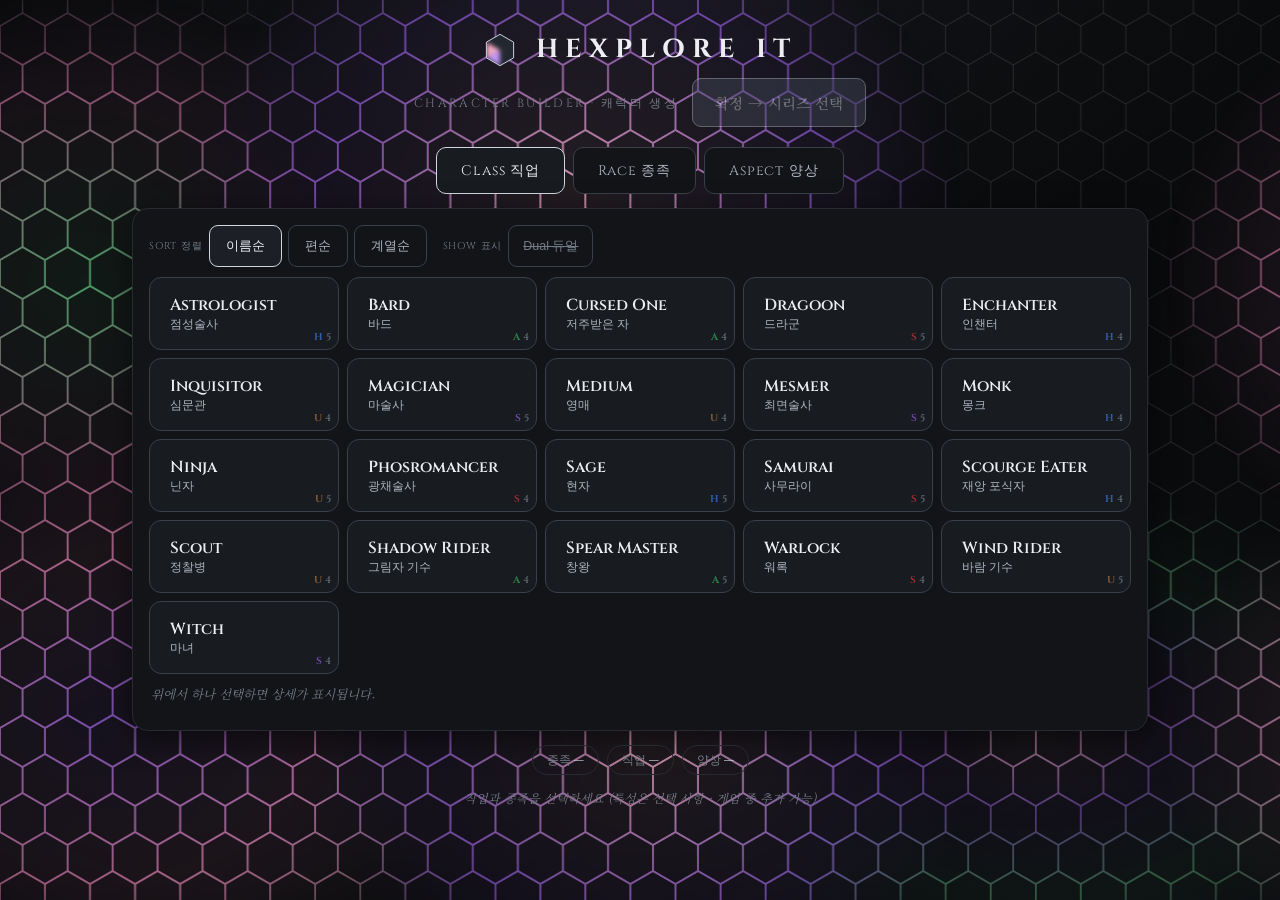
==== index.html @ 71fed6f8 "참조를 한 탭으로 · 4편 판 다섯 장을 옮겨 담다 참조 구획 아홉이 전부 상단 탭이라 모바일(351px)에서 폭 1198px 어치가 되어 일곱이 가로 스크롤 뒤로 숨어 있었다. " ====
<!DOCTYPE html>
<html lang="ko">
<head>
<meta charset="UTF-8">
<meta name="viewport" content="width=device-width, initial-scale=1.0, maximum-scale=1.0, user-scalable=no">
<title>Hexplore It — Class Board</title>
<link rel="preconnect" href="https://fonts.googleapis.com">
<link rel="preconnect" href="https://fonts.gstatic.com" crossorigin>
<link href="https://fonts.googleapis.com/css2?family=Cinzel:wght@500;600;700&family=Noto+Serif+KR:wght@400;500;600&family=Noto+Sans+KR:wght@400;500;700&display=swap" rel="stylesheet">
<link rel="stylesheet" href="style.css?v=20260904102525">
</head>
<body>
<div id="app"></div>
<script src="data/data.js?v=20260904102525"></script>
<script src="engine/app.js?v=20260904102525"></script>
</body>
</html>
---- style.css ----
:root{
  --void:#0b0910;--panel:#15111d;--panel-2:#1d1728;--edge:#2c2338;--edge-bright:#3d3150;
  --ink:#ece7f3;--ink-dim:#aca0c2;--ink-faint:#726685;--gold:#cba14a;--shadow:0 8px 30px rgba(0,0,0,.5);
  --c-health:#101014;--g-health:#cfd3dd;
  --c-energy:#7f858f;--g-energy:#b6bcc8;
  --c-attack:#c9333a;--g-attack:#ff5f68;
  --c-defence:#d67a24;--g-defence:#ffa64d;
  --c-firstMastery:#8a54d4;--g-firstMastery:#bf94f5;
  --c-secondMastery:#3773d8;--g-secondMastery:#71a5ff;
  --c-navigate:#33a457;--g-navigate:#63d688;
  --c-explore:#cfae2f;--g-explore:#f2d652;
  --c-survival:#3bb4dc;--g-survival:#6fd8f5;
  /* 편별 분위기 색 — 기본값은 4편(어두운 보랏빛 마법). 능력치 9색은 게임 공용이라 편이 바뀌어도 고정 */
  --accent:#bf94f5;--accent-dim:#8a54d4;
  --glow-1:rgba(138,84,212,.08);--glow-2:rgba(59,180,220,.05);
}
/* 5편 — 정글 사원의 밤: 이끼빛 검녹 배경 + 옥/청동 테두리 + 벚꽃색 강조 */
:root[data-series="5"]{
  --void:#080d0a;--panel:#0f1a13;--panel-2:#15241a;--edge:#20362a;--edge-bright:#2f4b39;
  --ink:#eaf2eb;--ink-dim:#a6bfae;--ink-faint:#6b8676;--gold:#c9a227;
  --accent:#f3a8c0;--accent-dim:#a4425f;
  --glow-1:rgba(63,140,90,.13);--glow-2:rgba(243,168,192,.07);
}
/* 4B 균열 — 승천한 녹티스의 자줏빛 어스름 */
:root[data-series="4b"]{
  --void:#0d070f;--panel:#1a0f1c;--panel-2:#231428;--edge:#361d3a;--edge-bright:#4b2a52;
  --ink:#f0e6f2;--ink-dim:#c0a6c4;--ink-faint:#856a8a;--gold:#c98fb0;
  --accent:#e07ab0;--accent-dim:#8e3468;
  --glow-1:rgba(160,40,110,.14);--glow-2:rgba(120,50,150,.07);
}
/* 5C 카프라칸 귀환 — 정글의 짙은 녹빛 */
:root[data-series="5c"]{
  --void:#060d08;--panel:#0d1a10;--panel-2:#132516;--edge:#1d3722;--edge-bright:#2b4e31;
  --ink:#e8f3e9;--ink-dim:#a3c2a8;--ink-faint:#688a6e;--gold:#c9a227;
  --accent:#63d688;--accent-dim:#2f7a45;
  --glow-1:rgba(60,150,85,.15);--glow-2:rgba(100,200,130,.06);
}
/* 5I 이시단 귀환 — 벚꽃빛 어스름 */
:root[data-series="5i"]{
  --void:#0d0709;--panel:#1c1014;--panel-2:#26161c;--edge:#3a2028;--edge-bright:#512d38;
  --ink:#f6e9ee;--ink-dim:#cfa8b6;--ink-faint:#8d6975;--gold:#d8a86a;
  --accent:#f3a8c0;--accent-dim:#a4425f;
  --glow-1:rgba(200,90,130,.14);--glow-2:rgba(240,170,195,.06);
}
*{box-sizing:border-box;-webkit-tap-highlight-color:transparent}
html,body{margin:0;padding:0;background:var(--void);color:var(--ink)}
body{font-family:"Noto Serif KR",serif;min-height:100vh;line-height:1.5;
  background:radial-gradient(1100px 700px at 50% -12%,var(--glow-1),transparent 60%),
    radial-gradient(800px 500px at 90% 112%,var(--glow-2),transparent 60%),var(--void)}
.wrap{max-width:1040px;margin:0 auto;padding:16px 12px 60px;display:flex;flex-direction:column;gap:14px}
/* 넓은 화면에서 남는 좌우 여백 쓰기 —
   1180px 부터는 판을 조금 넓히고, 1500px 부터는 옆 칸을 띄운다.
   패드 폭(~1024)까지는 지금 그대로 둔다. */
/* 판은 넓은 화면에서 화면 폭을 따라간다 — 고정 1040px 이면 PC 에서 좌우가 크게 남는다.
   읽는 글이 아니라 조작판이라 넓어도 손해가 없다. 2000px 에서 멈춘다. */
@media(min-width:1180px){
  .board-wrap{max-width:min(96vw,2000px)}
  /* 세로 배치를 고르면 한 줄이 지나치게 길어지지 않게 폭을 되돌린다 */
  :root[data-layout="stack"] .board-wrap{max-width:1160px}
}
/* 다만 참조표 본문은 한 줄이 너무 길어지면 읽기 나쁘므로 줄 길이를 묶어 둔다 */
.acc-body,.ref-desc{max-width:1180px}
/* 옆 칸 — 세로 배치에서만. 판(1160)이 가로를 다 쓰지 않아 남는 자리에 참조표를 띄운다. */
.board-cols>.col-main{min-width:0}
.side-rail{display:none}
@media(min-width:1560px){
  :root[data-layout="stack"] .board-wrap{max-width:min(96vw,1600px)}
  :root[data-layout="stack"] .tab-content.board-cols{display:grid;
    grid-template-columns:minmax(0,1fr) 380px;gap:20px;align-items:start;padding-top:14px}
  :root[data-layout="stack"] .board-cols>.col-main{display:flex;flex-direction:column;gap:14px}
  :root[data-layout="stack"] .side-rail{display:block;position:sticky;top:12px;
    max-height:calc(100vh - 24px);overflow:auto;overscroll-behavior:contain;
    border:1px solid var(--edge);border-radius:14px;box-shadow:var(--shadow);
    background:color-mix(in srgb,var(--panel) 88%,transparent)}
  .rail-bar{position:sticky;top:0;z-index:2;display:flex;flex-wrap:wrap;gap:5px;padding:10px;
    border-bottom:1px solid var(--edge);border-radius:14px 14px 0 0;
    background:color-mix(in srgb,var(--panel-2) 94%,transparent)}
  .rtab{font-family:'Cinzel';font-size:10.5px;letter-spacing:.3px;padding:6px 9px;min-height:30px;
    border-radius:7px;cursor:pointer;white-space:nowrap;
    border:1px solid var(--edge-bright);background:transparent;color:var(--ink-faint)}
  .rtab.on{border-color:var(--accent);color:var(--ink);background:color-mix(in srgb,var(--accent) 15%,transparent)}
  .rail-body{padding:0 10px 12px}
  .rail-body .section{padding:12px;margin-top:10px}
  .rail-body .sec-head{font-size:10.5px}
  .rail-body .rule-grid{grid-template-columns:1fr;gap:2px 0}
  .rail-body .rule-k{padding-bottom:0}
  .rail-body .acc-body{padding-left:18px}
}
/* 넓은 화면에서는 생명력 · 능력 · 기술을 한 줄에 놓아 한눈에 본다.
   좁은 화면(패드·휴대폰)에서는 지금처럼 위아래로 쌓인다. */
.board-grid{display:flex;flex-direction:column;gap:14px}
@media(min-width:1180px){
  :root:not([data-layout="stack"]) .board-grid{display:grid;
    grid-template-columns:minmax(210px,.8fr) minmax(400px,1.75fr) minmax(210px,.8fr);
    gap:14px;align-items:start}
  :root:not([data-layout="stack"]) .board-grid .vital-grid{grid-template-columns:1fr}
  /* 3단일 때 생명력 칸은 좁다 — 육각형을 위로 올리고 조작부에 가로를 전부 준다.
     나란히 두면 재생 행(라벨+버튼+값+버튼)이 칸 밖으로 밀려 나간다. */
  :root:not([data-layout="stack"]) .board-grid .vital{flex-direction:column;align-items:stretch;gap:6px}
  :root:not([data-layout="stack"]) .board-grid .vital .hexside{align-self:center}
}
/* 화면이 더 넓어 생명력 칸에 여유가 생기면 원래대로 육각형 옆에 조작부를 둔다 */
@media(min-width:1620px){
  :root:not([data-layout="stack"]) .board-grid .vital{flex-direction:row;align-items:stretch;gap:10px}
  :root:not([data-layout="stack"]) .board-grid .vital .hexside{align-self:auto}
  :root:not([data-layout="stack"]) .board-grid .mastery-grid{grid-template-columns:1fr 1fr}
}
/* 룰·참조표 접기 */
.acc{border-top:1px solid var(--edge);}
.acc:first-of-type{border-top:0}
.acc-head{display:flex;align-items:center;gap:9px;width:100%;padding:13px 2px;min-height:46px;
  background:none;border:0;cursor:pointer;text-align:left;color:inherit;font:inherit}
.acc-head .chev{color:var(--ink-faint);font-size:10px;transition:transform .15s;display:inline-block;flex:0 0 auto}
.acc-head .ref-name{font-size:13.5px}
.acc.on>.acc-head .ref-name{color:var(--accent)}
.acc-body{padding:0 2px 14px 21px}


/* ---------- 선택 화면(빌더·시리즈) 전용 흑요석 테마 — 편별 분위기색과 별개인 시리즈 공통 톤 ---------- */
:root[data-screen="builder"],:root[data-screen="series"]{
  --void:#0a0b0d;--panel:#121418;--panel-2:#181b20;--edge:#262a31;--edge-bright:#39404a;
  --ink:#eceef2;--ink-dim:#aeb5bf;--ink-faint:#737b86;--accent:#cfd6e0;--accent-dim:#495260;
  --glow-1:rgba(190,205,225,.055);--glow-2:rgba(150,165,190,.035);
}
/* 배경 — 은빛 헥스 격자(틀)는 고정이고, 그 아래로 오로라가 좌하단→우상단으로 흐른다.
   오로라는 두 번 쓰인다: 배경 전체에 아주 옅게 + 헥스 선 모양으로 잘라 진하게.
   덕분에 선의 색이 오로라가 지나갈 때마다 바뀌며 흐르는 것처럼 보인다. */
#hexbg{position:fixed;inset:0;pointer-events:none;z-index:0;opacity:var(--hexbg-op,1);
  overflow:hidden;contain:strict}
#hexbg i{position:absolute;inset:0;display:block;overflow:hidden}
/* 바깥 틀(.wash/.line)은 제자리에 고정되고 — 특히 .line 의 헥스 마스크가 움직이면 안 된다 —
   그 안의 .aurora 만 transform 으로 흐른다. background-position 애니메이션은
   매 프레임 전면 재도색이라 모바일에서 크게 버벅였다. */
#hexbg .aurora{position:absolute;inset:0 0 -1000px -1400px;will-change:transform;transform:translate3d(0,0,0)}
#hexbg .grid{background-image:var(--hexgrid);background-position:center top}
/* 색은 두 겹으로 겹쳐 두고 투명도만 교차시킨다 — 구간이 바뀔 때 background-image 를
   갈아끼우면 큰 레이어를 통째로 다시 그리느라 화면이 번쩍인다.
   투명도는 합성 단계에서 처리돼 다시 그리는 일이 없다. */
#hexbg .aurora s{position:absolute;inset:0;display:block;
  background-size:1400px 1000px;background-repeat:repeat;
  transition:opacity .9s ease}
/* 평상시 — 시리즈 테마색(4편 보라 · 균열 자홍 · 5편 벚꽃 · 카프라칸 녹색 + 짙은 보라)을
   한 덩어리에 두세 색씩 섞었다. 타일 경계를 넘는 덩어리는 반대편에도 같은 것이 놓여
   이음매에 직선이 생기지 않는다. */
#hexbg .calm{opacity:1;
  background-image:
    radial-gradient(36% 40% at 41% 19%, rgba(243,168,192,0.95) 0%, rgba(138,84,212,0.8) 50%, rgba(138,84,212,0) 78%),
    radial-gradient(36% 40% at 41% 119%, rgba(243,168,192,0.95) 0%, rgba(138,84,212,0.8) 50%, rgba(138,84,212,0) 78%),
    radial-gradient(30% 38% at 46% 74%, rgba(243,168,192,0.9) 0%, rgba(138,84,212,0.75) 50%, rgba(138,84,212,0) 78%),
    radial-gradient(30% 38% at 46% -26%, rgba(243,168,192,0.9) 0%, rgba(138,84,212,0.75) 50%, rgba(138,84,212,0) 78%),
    radial-gradient(31% 33% at 55% 53%, rgba(138,84,212,0.85) 0%, rgba(224,122,176,0.7) 50%, rgba(224,122,176,0) 78%),
    radial-gradient(31% 33% at 7% 72%, rgba(138,84,212,0.8) 0%, rgba(224,122,176,0.65) 50%, rgba(224,122,176,0) 78%),
    radial-gradient(31% 33% at 107% 72%, rgba(138,84,212,0.8) 0%, rgba(224,122,176,0.65) 50%, rgba(224,122,176,0) 78%),
    radial-gradient(30% 38% at 6% 28%, rgba(99,214,136,0.75) 0%, rgba(224,122,176,0.6) 50%, rgba(224,122,176,0) 78%),
    radial-gradient(30% 38% at 6% 128%, rgba(99,214,136,0.75) 0%, rgba(224,122,176,0.6) 50%, rgba(224,122,176,0) 78%),
    radial-gradient(30% 38% at 106% 28%, rgba(99,214,136,0.75) 0%, rgba(224,122,176,0.6) 50%, rgba(224,122,176,0) 78%),
    radial-gradient(30% 38% at 106% 128%, rgba(99,214,136,0.75) 0%, rgba(224,122,176,0.6) 50%, rgba(224,122,176,0) 78%),
    radial-gradient(31% 39% at 18% 69%, rgba(138,84,212,0.7) 0%, rgba(191,148,245,0.55) 25%, rgba(243,168,192,0.4) 50%, rgba(243,168,192,0) 78%),
    radial-gradient(31% 39% at 118% 69%, rgba(138,84,212,0.7) 0%, rgba(191,148,245,0.55) 25%, rgba(243,168,192,0.4) 50%, rgba(243,168,192,0) 78%),
    radial-gradient(40% 33% at 74% 73%, rgba(243,168,192,0.65) 0%, rgba(138,84,212,0.5) 25%, rgba(99,214,136,0.35) 50%, rgba(99,214,136,0) 78%),
    radial-gradient(40% 33% at -26% 73%, rgba(243,168,192,0.65) 0%, rgba(138,84,212,0.5) 25%, rgba(99,214,136,0.35) 50%, rgba(99,214,136,0) 78%)}
/* 피 — 체력이 줄수록 위로 배어 나온다 */
#hexbg .blood{opacity:0;
  background-image:
    radial-gradient(42% 38% at 86% 5%, rgba(198,28,36,1.0) 0%, rgba(195,74,134,0.85) 50%, rgba(195,74,134,0) 78%),
    radial-gradient(42% 38% at 86% 105%, rgba(198,28,36,1.0) 0%, rgba(195,74,134,0.85) 50%, rgba(195,74,134,0) 78%),
    radial-gradient(42% 38% at -14% 5%, rgba(198,28,36,1.0) 0%, rgba(195,74,134,0.85) 50%, rgba(195,74,134,0) 78%),
    radial-gradient(42% 38% at -14% 105%, rgba(198,28,36,1.0) 0%, rgba(195,74,134,0.85) 50%, rgba(195,74,134,0) 78%),
    radial-gradient(34% 39% at 44% 67%, rgba(240,86,80,0.95) 0%, rgba(226,52,52,0.8) 50%, rgba(226,52,52,0) 78%),
    radial-gradient(35% 34% at 33% 52%, rgba(240,86,80,0.9) 0%, rgba(198,28,36,0.75) 50%, rgba(198,28,36,0) 78%),
    radial-gradient(39% 33% at 2% 72%, rgba(198,28,36,0.85) 0%, rgba(226,52,52,0.7) 50%, rgba(226,52,52,0) 78%),
    radial-gradient(39% 33% at 102% 72%, rgba(198,28,36,0.85) 0%, rgba(226,52,52,0.7) 50%, rgba(226,52,52,0) 78%),
    radial-gradient(36% 41% at 69% 58%, rgba(226,52,52,0.8) 0%, rgba(198,28,36,0.65) 50%, rgba(198,28,36,0) 78%),
    radial-gradient(39% 41% at 2% 12%, rgba(195,74,134,0.75) 0%, rgba(198,28,36,0.6) 25%, rgba(240,86,80,0.45) 50%, rgba(240,86,80,0) 78%),
    radial-gradient(39% 41% at 2% 112%, rgba(195,74,134,0.75) 0%, rgba(198,28,36,0.6) 25%, rgba(240,86,80,0.45) 50%, rgba(240,86,80,0) 78%),
    radial-gradient(39% 41% at 102% 12%, rgba(195,74,134,0.75) 0%, rgba(198,28,36,0.6) 25%, rgba(240,86,80,0.45) 50%, rgba(240,86,80,0) 78%),
    radial-gradient(39% 41% at 102% 112%, rgba(195,74,134,0.75) 0%, rgba(198,28,36,0.6) 25%, rgba(240,86,80,0.45) 50%, rgba(240,86,80,0) 78%)}
/* 흐름은 engine/app.js 의 WAAPI 애니메이션(transform)이 굴린다 —
   체력 구간이 바뀌어도 위치가 이어지고 playbackRate 로 속도만 서서히 변한다 */
#hexbg{transition:opacity .9s ease}
#hexbg .wash{opacity:.10}                                   /* 배경 전체에 엷게 */
#hexbg .line{opacity:.85;                                   /* 헥스 선에만 진하게 */
  -webkit-mask-image:var(--hexmask);mask-image:var(--hexmask);
  -webkit-mask-position:center top;mask-position:center top}
/* 캐릭터판에서는 읽기를 방해하지 않게 옅게 */
:root[data-screen="board"]{--hexbg-op:.5}
/* 남은 체력이 50% 이하면 흐름이 빨라지며 피가 배어 나오고, 10% 이하면 붉은색만 남고
   심장이 뛴다. 색 전환은 두 겹의 투명도 교차라 끊기지 않는다. */
:root[data-hp="low"]{--hexbg-op:.62}
:root[data-hp="low"] #hexbg .blood{opacity:.55}
:root[data-hp="crit"]{--hexbg-op:.95}
:root[data-hp="crit"] #hexbg .calm{opacity:.18}
:root[data-hp="crit"] #hexbg .blood{opacity:1}
/* 심장 박동 — 쿵(수축) 쿵(이완) 뒤 쉬는 구간. 흐름 애니메이션과 함께 돌린다 */
:root[data-hp="crit"] #hexbg .line{animation:heartbeat 1.15s ease-out infinite}
:root[data-hp="crit"] #hexbg .wash{animation:heartbeat 1.15s ease-out infinite}
/* 헥스 선의 깜빡임만으로는 큰 화면에서 놓치기 쉬워 화면 가장자리에도 붉은 맥을 준다.
   #hexbg 의 가상요소라 DOM 이 늘지 않고, 투명도만 흔들어 합성 단계에서 처리된다.
   좁은 화면에서는 .line 을 생략하므로 이쪽이 유일한 심박 신호가 된다. */
#hexbg::after{content:"";position:absolute;inset:0;display:none;pointer-events:none;
  background:radial-gradient(125% 105% at 50% 50%, transparent 40%, rgba(176,18,26,.62) 100%)}
:root[data-hp="crit"] #hexbg::after{display:block;animation:heartbeat 1.15s ease-out infinite}
@keyframes heartbeat{
  0%{opacity:.42}
  7%{opacity:1}      /* 첫 박 */
  14%{opacity:.5}
  22%{opacity:.88}   /* 둘째 박 */
  32%{opacity:.42}
  100%{opacity:.42}}
@media (prefers-reduced-motion:reduce){:root[data-hp="crit"] #hexbg .line,:root[data-hp="crit"] #hexbg .wash,
  :root[data-hp="crit"] #hexbg::after{animation:none}}
/* 좁은 화면(휴대폰)에서는 마스크 레이어를 생략한다 — 전면 마스크가 가장 무겁다 */
@media (max-width:820px){#hexbg .line{display:none} #hexbg .wash{opacity:.16}}
/* 배경 효과 끄기 — 툴바에서 전환하며 localStorage 에 남는다 */
:root[data-bg="off"] #hexbg{display:none}
#app,.wrap{position:relative;z-index:1}

/* ---------- builder / series ---------- */
.builder-head{text-align:center;margin:14px 0 6px}
.brand{display:flex;align-items:center;justify-content:center;gap:12px}
.emb{width:34px;height:34px;flex:none}
.wordmark{font-family:"Cinzel";font-weight:700;font-size:26px;letter-spacing:.28em;color:var(--ink);text-indent:.28em}
.sub{font-family:"Cinzel";font-size:12px;letter-spacing:.2em;text-transform:uppercase;color:var(--ink-faint)}
/* 부제 + 확정 버튼을 한 줄에 — 좁으면 자연스럽게 줄바꿈된다 */
.sub-row{display:flex;align-items:center;justify-content:center;gap:14px;flex-wrap:wrap;margin-top:9px}
.segbar,.build-actions{display:flex;gap:8px;justify-content:center;flex-wrap:wrap}
.seg{font-family:"Cinzel";font-size:14px;letter-spacing:.06em;padding:13px 24px;min-height:46px;border-radius:10px;border:1px solid var(--edge-bright);background:var(--panel);color:var(--ink-dim);cursor:pointer}
.seg.on{background:var(--panel-2);color:var(--ink);border-color:var(--accent)}
.build-body{background:var(--panel);border:1px solid var(--edge);border-radius:16px;padding:16px;box-shadow:var(--shadow)}
.pick-grid{display:flex;flex-wrap:wrap;gap:10px}
.pick-card{position:relative;background:var(--panel-2);border:1px solid var(--edge-bright);border-radius:12px;padding:16px 20px;min-height:62px;cursor:pointer;color:var(--ink);text-align:left;min-width:130px}
.ed-badge{position:absolute;right:7px;bottom:5px;font-family:"Cinzel";font-size:10px;font-weight:600;color:var(--ink-faint);opacity:.75;letter-spacing:.05em}
.pick-card.on{border-color:var(--accent);background:color-mix(in srgb,var(--accent-dim) 12%,var(--panel-2))}
/* 펼친 카드는 아래 미리보기와 이어 보이게 강조 */
.pick-card.on.expanded{box-shadow:0 0 0 1px var(--accent) inset}
.pick-card.wide{width:100%}
/* 선택한 카드가 있는 줄 바로 아래에 펼쳐지는 미리보기 — 목록 맨 아래까지 내려가지 않아 가시성이 좋다 */
.pick-grid>.preview.inline{flex:0 0 100%;width:100%;margin:2px 0 6px;padding:16px;padding-top:16px;
  border:1px solid var(--accent-dim);border-radius:14px;
  background:color-mix(in srgb,var(--accent-dim) 9%,var(--panel-2));box-shadow:var(--shadow)}
.pc-name{font-family:"Cinzel";font-weight:600;font-size:16px}
.pc-ko{font-size:12px;color:var(--ink-dim)}
.pc-src{font-family:"Cinzel";font-size:9.5px;letter-spacing:.1em;text-transform:uppercase;color:var(--ink-faint);margin-bottom:2px}
.pc-desc{font-size:12.5px;color:var(--ink-dim);margin-top:5px}
.pick-list{display:flex;flex-direction:column;gap:8px}
.preview{margin-top:14px;border-top:1px solid var(--edge);padding-top:14px}
.pv-title{font-family:"Cinzel";font-weight:700;font-size:20px}
.pv-title .ko{font-family:"Noto Serif KR";font-size:14px;color:var(--ink-dim);font-weight:400}
.pv-row{font-size:13px;color:var(--ink-dim);margin-top:6px}
.pv-lbl{font-family:"Cinzel";font-size:10px;letter-spacing:.08em;text-transform:uppercase;color:var(--ink-faint);margin-right:8px}
.pv-mods{display:flex;flex-wrap:wrap;gap:6px;margin:10px 0}
.modpill{font-family:"Cinzel";font-size:11px;font-weight:600;border:1px solid var(--edge-bright);border-radius:12px;padding:2px 9px}
.pv-ability{font-size:13px;color:var(--ink-dim);margin-top:8px;padding:8px 10px;background:rgba(0,0,0,.2);border-radius:8px;border-left:2px solid var(--edge-bright)}
.build-summary{display:flex;gap:8px;justify-content:center;flex-wrap:wrap}
.bs{font-size:12px;color:var(--ink-faint);border:1px solid var(--edge);border-radius:20px;padding:5px 14px;font-family:"Cinzel"}
.bs.set{color:var(--ink);border-color:var(--edge-bright)}
.bs b{color:var(--accent)}
.hint{font-size:12px;color:var(--ink-faint);text-align:center;font-style:italic}
.btn.big{font-size:16px;padding:15px 30px}
.chosen{text-align:center;font-family:"Cinzel";font-size:16px;color:var(--ink-dim)}
.chosen .ko{font-family:"Noto Serif KR";font-size:13px;color:var(--ink-faint)}
.series-grid{display:grid;grid-template-columns:1fr 1fr;gap:14px}
@media(max-width:560px){.series-grid{grid-template-columns:1fr}}
.series-card{background:linear-gradient(160deg,var(--panel-2),var(--panel));border:1px solid var(--edge-bright);border-radius:16px;padding:22px;cursor:pointer;color:var(--ink);text-align:center;box-shadow:var(--shadow)}
.series-card:hover{border-color:var(--accent)}
.sc-badge{font-family:"Cinzel";font-weight:700;font-size:34px;color:var(--accent)}
.sc-name{font-family:"Cinzel";font-weight:600;font-size:16px;margin-top:6px}
.sc-ko{font-size:13px;color:var(--ink-dim)}
.sc-note{font-size:11.5px;color:var(--ink-faint);margin-top:10px;line-height:1.5}

/* ---------- board topbar / tabs ---------- */
.board-wrap{gap:0}
.topbar{display:flex;align-items:center;gap:10px;flex-wrap:wrap;padding:6px 2px 10px}
.tb-id{font-family:"Cinzel";font-size:14px;color:var(--ink-dim)}
.series-pill{font-family:"Cinzel";font-size:10px;letter-spacing:.08em;color:var(--accent);border:1px solid var(--edge-bright);border-radius:10px;padding:1px 7px;margin-left:6px}
.toolbar{display:flex;gap:6px;flex-wrap:wrap;margin-left:auto}
.tbtn{font-size:13px;font-family:"Noto Serif KR";padding:10px 15px;min-height:42px;border-radius:8px;border:1px solid var(--edge-bright);background:var(--panel);color:var(--ink-dim);cursor:pointer}
.tbtn:hover{color:var(--ink)}
.tbtn.warn{border-color:rgba(201,51,58,.5);color:#f0a0a8}
.tabbar{display:flex;gap:4px;overflow-x:auto;padding-bottom:8px;border-bottom:1px solid var(--edge);position:sticky;top:0;background:var(--void);z-index:5}
.tab{white-space:nowrap;font-family:"Cinzel";font-size:12px;letter-spacing:.04em;padding:9px 14px;border-radius:9px 9px 0 0;border:1px solid transparent;background:none;color:var(--ink-faint);cursor:pointer}
.tab.on{color:var(--ink);background:var(--panel);border-color:var(--edge);border-bottom-color:var(--panel)}
.tab-content{display:flex;flex-direction:column;gap:14px;padding-top:14px}

/* ---------- reference blocks ---------- */
/* 룰 본문 서식 — 소제목 / 라벨-내용 2단 / 번호 단계 / 영문 요약 */
.rule-h{font-family:"Cinzel";font-size:11.5px;letter-spacing:.07em;text-transform:uppercase;color:var(--accent);
  margin:14px 0 7px;padding-left:9px;border-left:2px solid var(--accent-dim)}
.rule-h:first-child{margin-top:2px}
.rule-grid{display:grid;grid-template-columns:max-content 1fr;gap:7px 14px;align-items:start;margin:2px 0 4px}
.rule-k{font-size:12.5px;font-weight:600;color:var(--ink);white-space:nowrap}
.rule-v{font-size:13px;color:var(--ink-dim);line-height:1.55}
.rule-steps{display:flex;flex-direction:column;gap:9px;margin:4px 0}
.rule-step{display:flex;gap:10px;align-items:flex-start}
.rule-step .n{flex:none;width:23px;height:23px;border-radius:50%;margin-top:1px;
  background:color-mix(in srgb,var(--accent-dim) 30%,transparent);border:1px solid var(--accent-dim);
  color:var(--ink);font-family:"Cinzel";font-size:11.5px;display:flex;align-items:center;justify-content:center}
.rule-step .t{font-size:13px;color:var(--ink-dim);line-height:1.55}
.rule-en{font-size:11.5px;color:var(--ink-faint);margin-top:11px;padding-top:8px;border-top:1px dashed var(--edge);line-height:1.5}
/* 상점 표 — 이름 아래에 한글과 비용, 설명 끝에 사용 유형 태그 */
.it-sub{display:block;font-weight:400;font-size:11.5px;color:var(--ink-faint);margin-top:2px}
.it-sub .g{color:var(--g-explore)}
.it-per{font-size:10px;letter-spacing:.03em;opacity:.75}
.it-star{color:var(--accent);font-weight:700}
.it-note{margin-top:10px;font-size:11.5px;color:var(--ink-faint)}
.rule-tag{display:inline-block;font-family:"Cinzel";font-size:10px;letter-spacing:.05em;padding:1px 7px;border-radius:10px;
  border:1px solid var(--edge-bright);color:var(--ink-faint);margin-left:6px;vertical-align:1px}
@media(max-width:560px){.rule-grid{grid-template-columns:1fr;gap:2px 0}
  .rule-k{margin-top:8px}}
.ref-block{border:1px solid var(--edge);border-radius:11px;padding:11px 13px;margin-bottom:9px;background:var(--panel-2)}
.ref-name{font-family:"Cinzel";font-weight:600;font-size:15px}
.ref-name .ko{font-family:"Noto Serif KR";font-size:12px;color:var(--ink-dim);font-weight:400}
.ref-tag{font-size:10px;color:var(--ink-faint);margin-left:8px;font-family:"Cinzel"}
.ref-desc{font-size:13px;color:var(--ink-dim);margin-top:5px}
.term-head{font-family:"Cinzel";font-size:10px;letter-spacing:.14em;text-transform:uppercase;color:var(--ink-faint)}
.term-desc{font-size:14px;color:var(--ink-dim);margin-top:8px;line-height:1.6}

/* ---------- identity (board) ---------- */
.identity{background:linear-gradient(160deg,var(--panel-2),var(--panel));border:1px solid var(--edge);border-radius:16px;padding:16px 18px;box-shadow:var(--shadow);position:relative;overflow:hidden}
.identity::before{content:"";position:absolute;inset:0;background:radial-gradient(500px 200px at 8% -40%,color-mix(in srgb,var(--accent-dim) 24%,transparent),transparent 70%);pointer-events:none}
.cat-row{display:flex;gap:6px;flex-wrap:wrap;align-items:center;position:relative}
.cat-tag{font-family:"Cinzel";font-weight:600;font-size:11px;letter-spacing:.14em;text-transform:uppercase;border:1px solid;border-radius:20px;padding:3px 11px;position:relative}
.name{font-family:"Cinzel";font-weight:700;font-size:30px;letter-spacing:.03em;margin:6px 0 0;line-height:1.05;position:relative}
.name .ko{font-family:"Noto Serif KR";font-size:17px;font-weight:500;color:var(--ink-dim);margin-left:8px}
.race-line{position:relative;margin-top:6px;font-size:12.5px;color:var(--ink-faint);font-family:"Cinzel";letter-spacing:.04em}
.race-line b{color:var(--ink-dim);font-family:"Noto Serif KR";letter-spacing:0}
.flavor{position:relative;margin-top:8px;font-size:12px;color:var(--ink-faint);font-style:italic;border-left:2px solid var(--edge-bright);padding-left:10px;line-height:1.55}
.special{margin-top:12px;padding:10px 12px;border-radius:10px;background:rgba(0,0,0,.25);border:1px solid var(--edge);border-left:3px solid var(--edge-bright);font-size:13.5px;color:var(--ink-dim);position:relative}
.special b.h{font-weight:600;font-family:"Cinzel";font-size:11px;letter-spacing:.1em;text-transform:uppercase;display:block;margin-bottom:3px}
.foe{margin-top:12px;position:relative}
.foe-label{font-family:"Cinzel";font-size:11px;letter-spacing:.12em;text-transform:uppercase;color:var(--ink-faint);margin-bottom:6px}
.foe-list{display:flex;flex-wrap:wrap;gap:6px;align-items:center}
.chip{display:inline-flex;align-items:center;gap:6px;background:rgba(201,51,58,.12);border:1px solid rgba(201,51,58,.4);color:#f0b8bc;border-radius:16px;padding:4px 6px 4px 11px;font-size:13px}
.chip button{background:none;border:none;color:#f0b8bc;cursor:pointer;font-size:15px;line-height:1;padding:0 2px;opacity:.7}
.add-btn{background:none;border:1px dashed var(--edge-bright);color:var(--ink-faint);border-radius:16px;padding:10px 16px;min-height:42px;font-size:13.5px;cursor:pointer;font-family:"Noto Serif KR"}
.add-btn:hover{color:var(--ink);border-color:var(--accent)}

.section{background:var(--panel);border:1px solid var(--edge);border-radius:16px;padding:14px 16px 18px;box-shadow:var(--shadow)}
.sec-head{font-family:"Cinzel";font-weight:600;font-size:13px;letter-spacing:.16em;text-transform:uppercase;color:var(--ink-dim);margin:0 0 14px;display:flex;align-items:center;gap:10px}
.sec-head::after{content:"";flex:1;height:1px;background:linear-gradient(90deg,var(--edge-bright),transparent)}

.hex-wrap{display:flex;flex-wrap:wrap;gap:8px;justify-content:center}
/* 판의 접이식 그룹 — 머리글을 누르면 접힌다. 머리글 오른쪽 버튼은 접기와 무관하게 동작 */
.grp-head{display:flex;align-items:center;gap:9px;cursor:pointer;user-select:none;min-height:46px}
.grp-chev{font-size:11px;color:var(--ink-faint);flex:none}
.grp-title{flex:1}
.grp-extra{display:flex;gap:6px;flex:none}
.grp-head:hover .grp-title{color:var(--ink)}
.hex-cell{position:relative;width:164px;display:flex;flex-direction:column;align-items:center;text-align:center}
/* 뇌물 표식 — 방어 대신 뇌물로 쓸 수 있는 직업(정찰병·최면술사)의 방어 육각형에 붙는다 */
.bribe-dot{position:absolute;right:10px;top:44px;width:15px;height:15px;border-radius:50%;
  background:radial-gradient(circle at 34% 32%,#f8e498,#c9a227 62%,#8a6a12);
  box-shadow:0 0 0 1px rgba(0,0,0,.4),0 0 7px rgba(201,162,39,.45);pointer-events:auto}
.hex-wrap .hex-cell{max-width:calc(50% - 4px)}   /* 좁은 화면에서도 두 개씩 */
.vital .hex-cell{width:150px}
.hex-svg{width:100%;max-width:150px;aspect-ratio:1;height:auto;display:block;overflow:visible}
.hex-poly{stroke-width:1.75}
.pip{stroke-width:1.8;cursor:pointer;transition:fill .15s,r .15s}
.pip.empty{fill:var(--void)}
.pip-num{font-family:"Noto Sans KR";font-size:12px;font-weight:600;pointer-events:none;user-select:none}
.hex-val{font-family:"Cinzel";font-weight:700;font-size:33px}
.hex-sub{font-family:"Noto Sans KR";font-size:8.5px;fill:var(--ink-faint)}
.hex-role{margin-top:3px;font-size:10px;color:var(--ink-faint);font-family:"Cinzel";letter-spacing:.1em;text-transform:uppercase}
.hex-title{font-family:"Cinzel";font-size:12.5px;letter-spacing:.03em;font-weight:600;line-height:1.15}
.hex-ko{font-size:11px;color:var(--ink-dim)}
.hex-mod{display:flex;gap:5px;align-items:center;margin-top:5px}
.hex-mod button{width:26px;height:26px;border-radius:7px;border:1px solid var(--edge-bright);background:var(--panel-2);color:var(--ink);font-size:15px;line-height:1;cursor:pointer}
.hex-mod .mtag{font-size:10px;color:var(--ink-faint);min-width:30px;text-align:center;font-family:"Noto Sans KR"}
.hex-mod .mtag b{color:var(--g-defence)}

.vital-grid{display:grid;grid-template-columns:1fr 1fr;gap:12px}
@media(max-width:620px){.vital-grid{grid-template-columns:1fr}}   /* 좁으면 세로로 — 육각형 크기 유지 */
@media(max-width:560px){.vital-grid{grid-template-columns:1fr}}
.vital{border:1px solid var(--edge);border-radius:12px;padding:12px;background:linear-gradient(160deg,var(--panel-2),var(--panel));display:flex;gap:10px}
.vital.hp{border-color:color-mix(in srgb,var(--g-health) 32%,transparent)}
.vital.en{border-color:color-mix(in srgb,var(--g-energy) 32%,transparent)}
.vital .hexside{flex:0 0 auto}
.vital .ctl{flex:1;display:flex;flex-direction:column;justify-content:center;min-width:0}
.vital-name{font-family:"Cinzel";font-size:13px;letter-spacing:.06em;text-transform:uppercase;display:flex;align-items:baseline;gap:6px}
.vital.hp .vital-name{color:var(--g-health)}
.vital.en .vital-name{color:var(--g-energy)}
.vital-name .ko{font-family:"Noto Serif KR";font-size:12px;color:var(--ink-faint);letter-spacing:0;text-transform:none}
.cur-max{display:flex;align-items:baseline;gap:4px;margin:6px 0;font-variant-numeric:tabular-nums}
.cur{font-size:40px;font-weight:700;font-family:"Cinzel";line-height:1}
.hp .cur{color:var(--g-health)}.en .cur{color:var(--g-energy)}
.slash{font-size:22px;color:var(--ink-faint)}
.maxv{font-size:22px;color:var(--ink-dim);font-family:"Cinzel"}
.row{display:flex;gap:6px;align-items:center;margin-top:6px}
.row .lbl{font-size:10px;color:var(--ink-faint);font-family:"Cinzel";letter-spacing:.08em;text-transform:uppercase;min-width:42px}
.sq{width:42px;height:42px;border-radius:9px;border:1px solid var(--edge-bright);background:var(--panel-2);color:var(--ink);font-size:19px;cursor:pointer;line-height:1}
.rval{font-family:"Cinzel";font-weight:700;font-size:17px;min-width:22px;text-align:center}

.mastery-grid{display:grid;grid-template-columns:1fr 1fr;gap:12px;margin-top:14px;align-items:start}
@media(max-width:720px){.mastery-grid{grid-template-columns:1fr}}
.mastery{border:1px solid var(--edge);border-radius:12px;padding:14px}
.mastery.fm{background:linear-gradient(160deg,color-mix(in srgb,var(--c-firstMastery) 12%,var(--panel)),var(--panel));border-color:color-mix(in srgb,var(--g-firstMastery) 28%,transparent)}
.mastery.sm{background:linear-gradient(160deg,color-mix(in srgb,var(--c-secondMastery) 12%,var(--panel)),var(--panel));border-color:color-mix(in srgb,var(--g-secondMastery) 28%,transparent)}
.m-head{display:flex;align-items:baseline;gap:8px;flex-wrap:wrap}
.m-name{font-family:"Cinzel";font-weight:700;font-size:17px}
.mastery.fm .m-name{color:var(--g-firstMastery)}
.mastery.sm .m-name{color:var(--g-secondMastery)}
.m-name .ko{font-family:"Noto Serif KR";font-size:13px;color:var(--ink-dim);font-weight:400;margin-left:4px}
.m-lvl{font-size:11px;color:var(--ink-faint);font-family:"Cinzel";letter-spacing:.05em;margin-left:auto}
.m-lvl b{color:var(--ink)}
.readout{display:flex;gap:16px;margin:10px 0;flex-wrap:wrap;padding:10px 12px;background:rgba(0,0,0,.28);border-radius:9px;border:1px solid var(--edge)}
.stat-out{display:flex;flex-direction:column;gap:1px}
.stat-out .lab{font-size:10px;letter-spacing:.09em;text-transform:uppercase;color:var(--ink-faint);font-family:"Cinzel"}
.stat-out .num{font-size:26px;font-weight:700;font-family:"Cinzel";line-height:1;font-variant-numeric:tabular-nums}
.m-desc{font-size:13px;color:var(--ink-dim);margin-top:8px}
.ref{font-weight:600}
.kw{color:var(--gold);font-weight:500;border-bottom:1px dotted color-mix(in srgb,var(--gold) 55%,transparent);cursor:pointer}
.state{font-weight:500;font-style:italic;color:var(--accent);border-bottom:1px dotted color-mix(in srgb,var(--accent) 50%,transparent);cursor:pointer}
.hpc{color:var(--g-health)}.enc{color:var(--g-energy)}

.boosts{margin-top:12px;border-top:1px solid var(--edge);padding-top:10px}
.boost-head{display:flex;align-items:center;gap:8px;font-size:11px;font-family:"Cinzel";letter-spacing:.1em;text-transform:uppercase;color:var(--ink-faint);margin-bottom:8px}
.pick-badge{margin-left:auto;font-family:"Noto Sans KR";font-size:11px;color:var(--ink-dim);background:color-mix(in srgb,var(--accent-dim) 24%,transparent);border:1px solid var(--edge-bright);border-radius:12px;padding:2px 9px}
.pick-badge b{color:var(--accent)}
.boost{display:flex;gap:10px;align-items:flex-start;padding:8px 10px;border-radius:9px;margin-bottom:6px;background:var(--panel-2);border:1px solid var(--edge);font-size:12.5px;color:var(--ink-dim)}
.boost.on{border-color:var(--accent);background:color-mix(in srgb,var(--accent-dim) 20%,transparent);color:var(--ink)}
.boost.locked{opacity:.4}
.boost-toggle{flex:0 0 auto;width:26px;height:26px;border-radius:7px;border:1px solid var(--edge-bright);background:var(--void);color:var(--ink);cursor:pointer;font-size:15px;line-height:1;display:flex;align-items:center;justify-content:center}
.boost.on .boost-toggle{background:var(--accent-dim);border-color:var(--accent);color:#fff}
.boost.locked .boost-toggle{cursor:not-allowed}
.boost-txt{flex:1}.boost-txt b{color:var(--accent);font-weight:600}
.stack{font-size:11px;color:var(--ink-faint);margin-left:6px}

.ability{border:1px solid var(--edge);border-radius:11px;padding:10px 13px;margin-bottom:9px;background:var(--panel-2)}
.ab-top{display:flex;align-items:center;gap:8px;flex-wrap:wrap}
.src-tag{font-family:"Cinzel";font-size:9.5px;letter-spacing:.1em;text-transform:uppercase;padding:2px 8px;border-radius:10px;border:1px solid}
.src-race{color:#7fc9a0;border-color:rgba(127,201,160,.4);background:rgba(127,201,160,.08)}
.src-trait{color:var(--g-explore);border-color:rgba(207,174,47,.4);background:rgba(207,174,47,.08)}
.src-aspect{color:var(--accent);border-color:color-mix(in srgb,var(--accent-dim) 55%,transparent);background:color-mix(in srgb,var(--accent-dim) 16%,transparent)}
.src-keepsake{color:#e08a5a;border-color:rgba(224,138,90,.4);background:rgba(224,138,90,.08)}
.src-class{color:var(--g-secondMastery);border-color:rgba(55,115,216,.4);background:rgba(55,115,216,.08)}
.src-event{color:#d16a8a;border-color:rgba(209,106,138,.4);background:rgba(209,106,138,.08)}
.ab-name{font-weight:600;font-size:14.5px}
.ab-remove{margin-left:auto;background:none;border:none;color:var(--ink-faint);cursor:pointer;font-size:16px}
.ab-remove:hover{color:var(--g-attack)}
.ab-desc{font-size:13px;color:var(--ink-dim);margin-top:5px}
.ab-track{margin-top:8px;display:flex;align-items:center;gap:8px;flex-wrap:wrap}
.track-check button{width:24px;height:24px;border-radius:6px;border:1px solid var(--edge-bright);background:var(--void);cursor:pointer;color:var(--ink);font-size:13px}
.track-check button.done{background:var(--accent-dim);border-color:var(--accent);color:#fff}
.track-count{display:flex;align-items:center;gap:6px;font-size:12px;color:var(--ink-dim)}
.track-count button{width:26px;height:26px;border-radius:6px;border:1px solid var(--edge-bright);background:var(--panel);color:var(--ink);cursor:pointer;font-size:14px}
.track-count .cval{font-family:"Cinzel";font-weight:700;font-size:16px;color:var(--accent);min-width:20px;text-align:center}
.ability-actions{display:flex;gap:8px;flex-wrap:wrap;margin-top:4px}

.res-grid{display:grid;grid-template-columns:repeat(3,1fr);gap:10px}
.res{border:1px solid var(--edge);border-radius:11px;padding:10px 12px;text-align:center;background:linear-gradient(160deg,var(--panel-2),var(--panel))}
.res .lab{font-size:10px;font-family:"Cinzel";letter-spacing:.08em;text-transform:uppercase;color:var(--ink-faint)}
.res .ko{font-size:10px;color:var(--ink-faint)}
.res .val{font-size:30px;font-weight:700;font-family:"Cinzel";margin:4px 0;font-variant-numeric:tabular-nums}
.res.gold .val{color:var(--gold)}
.res .rowbtn{display:flex;gap:6px;justify-content:center}
.res .rowbtn button{width:44px;height:44px;border-radius:9px;border:1px solid var(--edge-bright);background:var(--panel);color:var(--ink);font-size:19px;cursor:pointer;line-height:1}
.items{margin-top:14px}
.item-list{display:flex;flex-direction:column;gap:6px}
.item{display:flex;align-items:center;gap:8px;padding:8px 10px;border-radius:9px;background:var(--panel-2);border:1px solid var(--edge);font-size:13.5px}
.item .txt{flex:1}
.item button{background:none;border:none;color:var(--ink-faint);cursor:pointer;font-size:16px}
.empty-note{font-size:12.5px;color:var(--ink-faint);font-style:italic;padding:10px 2px;line-height:1.6}

/* ---------- records ---------- */
.rec-list,.load-list{display:flex;flex-direction:column;gap:8px;max-height:56vh;overflow:auto}
.rec{border:1px solid var(--edge);border-radius:10px;padding:10px 12px;background:var(--panel-2)}
.rec-top{display:flex;align-items:center;gap:8px;font-size:13.5px}
.rec-res{font-family:"Cinzel";font-size:11px;padding:2px 8px;border-radius:10px;border:1px solid}
.rec-res.win{color:#7fc9a0;border-color:rgba(127,201,160,.5)}
.rec-res.loss{color:#f0a0a8;border-color:rgba(201,51,58,.5)}
.rec-res.other{color:var(--ink-dim);border-color:var(--edge-bright)}
.rec-meta{font-size:11.5px;color:var(--ink-faint);margin-top:4px}
.rec-memo{font-size:12.5px;color:var(--ink-dim);margin-top:6px;padding:6px 8px;background:rgba(0,0,0,.2);border-radius:6px}
.load-row{display:flex;gap:8px;align-items:center}
.btn.slot{flex:1;text-align:left}
/* 고르는 목록(패밀리어 등) — 칸을 고르게 깔고 이름을 영/한 두 줄로 나눠 읽기 쉽게 */
.pick-grid{display:grid;grid-template-columns:repeat(auto-fill,minmax(186px,1fr));gap:8px}
.pick-slot{position:relative;text-align:left;padding:11px 36px 11px 14px;line-height:1.3}
.pick-slot .en{display:block;font-size:14px}
.pick-slot .ko{display:block;font-size:12px;color:var(--ink-dim);margin-top:2px}
.pick-slot .tail{position:absolute;right:10px;top:50%;transform:translateY(-50%);
  font-family:"Cinzel";font-size:11px;font-weight:600;color:var(--ink-faint);opacity:.85}

/* ---------- reference tab ---------- */
/* 참조 구획이 상단 탭이던 시절엔 4편 기준 9개가 늘어서 모바일에서 대부분 숨었다.
   지금은 검색창 하나 + 접히는 세그먼트 줄로 내려왔다. */
.refbar{display:flex;gap:8px;align-items:center;margin:2px 0 10px}
#refGlobal{flex:1;min-width:0;padding:13px 14px;min-height:46px;border-radius:10px;
  border:1px solid var(--edge-bright);background:rgba(0,0,0,.25);color:var(--ink);
  font-family:"Noto Serif KR";font-size:13.5px}
#refGlobal:focus{outline:none;border-color:var(--accent)}
.rsegbar{display:flex;flex-wrap:wrap;gap:6px;margin:0 0 14px}
.rseg{display:inline-flex;align-items:baseline;gap:5px;white-space:nowrap;
  font-family:"Cinzel";font-size:12px;letter-spacing:.04em;padding:9px 13px;min-height:38px;
  border-radius:999px;border:1px solid var(--edge);background:var(--panel-2);
  color:var(--ink-faint);cursor:pointer}
.rseg .ko{font-family:"Noto Serif KR";font-size:11px;letter-spacing:0}
.rseg.on{color:var(--ink);border-color:var(--accent);
  background:color-mix(in srgb,var(--accent-dim) 18%,var(--panel-2))}

/* 접힌 채로도 무슨 항목인지 — 제목 아래 첫머리 한 줄 */
.acc-title{display:flex;flex-direction:column;gap:3px;min-width:0;flex:1;text-align:left}
.acc-peek{font-size:11.5px;color:var(--ink-faint);line-height:1.4;
  overflow:hidden;text-overflow:ellipsis;white-space:nowrap}
.acc.on .acc-peek{display:none}
.acc-search{width:100%;padding:11px 13px;min-height:42px;margin:0 0 4px;border-radius:9px;
  border:1px solid var(--edge-bright);background:rgba(0,0,0,.25);color:var(--ink);
  font-family:"Noto Serif KR";font-size:13px}
.acc-search:focus{outline:none;border-color:var(--accent)}
.acc-count{font-size:11px;color:var(--ink-faint);margin:2px 0 6px;min-height:14px}
.rail-body .acc-search,.rail-body .acc-count,.rail-body .acc-peek{display:none}

/* 검색 결과에 붙는 구획 칩 — 누르면 그 구획으로 간다 */
.ref-sec{flex:0 0 auto;margin-left:auto;font-family:"Noto Serif KR";font-size:10.5px;
  padding:3px 9px;border-radius:999px;border:1px solid var(--edge-bright);
  color:var(--ink-faint);background:rgba(0,0,0,.2);cursor:pointer}
.ref-sec:hover{color:var(--ink);border-color:var(--accent)}

@media(max-width:560px){
  .rseg{font-size:11px;padding:7px 10px;min-height:34px;gap:4px}
  .rseg .ko{font-size:10.5px}
  #refGlobal{font-size:12.5px;padding:11px 12px;min-height:42px}
}

/* 본문 안에서 다른 참조로 건너뛰는 링크 */
.reflink{color:var(--accent);border-bottom:1px dashed var(--accent-dim);cursor:pointer}
.reflink:hover{border-bottom-style:solid}
.ref-flash{animation:refflash 1.4s ease-out}
@keyframes refflash{0%{background:color-mix(in srgb,var(--accent-dim) 30%,transparent)}100%{background:transparent}}

/* ---------- modal ---------- */
.modal-bg{position:fixed;inset:0;background:rgba(5,3,10,.78);display:none;align-items:center;justify-content:center;padding:20px;z-index:50;backdrop-filter:blur(3px)}
.modal-bg.on{display:flex}
.modal{background:var(--panel);border:1px solid var(--edge-bright);border-radius:16px;padding:20px;max-width:440px;width:100%;box-shadow:var(--shadow);max-height:88vh;overflow:auto}
.modal.wide{max-width:760px}
.modal h3{font-family:"Cinzel";font-size:16px;letter-spacing:.08em;margin:0 0 14px}
.field{margin-bottom:12px}
.field label{display:block;font-size:11px;font-family:"Cinzel";letter-spacing:.08em;text-transform:uppercase;color:var(--ink-faint);margin-bottom:5px}
.field input,.field textarea,.field select{width:100%;background:var(--void);border:1px solid var(--edge);color:var(--ink);border-radius:8px;padding:13px 13px;min-height:46px;font-size:14px;font-family:"Noto Serif KR"}
.field textarea{min-height:64px;resize:vertical}
.modal-actions{display:flex;gap:8px;justify-content:flex-end;margin-top:16px}
.btn{padding:13px 22px;min-height:46px;border-radius:9px;border:1px solid var(--edge-bright);background:var(--panel-2);color:var(--ink);cursor:pointer;font-size:14.5px;font-family:"Noto Serif KR"}
.btn.primary{background:var(--accent-dim);border-color:var(--accent);color:#fff;font-weight:500}
.btn:disabled{opacity:.4;cursor:not-allowed}
button:active{transform:scale(.97)}

/* 육각 격자 무늬(14% 확정본) — SVG pattern 타일링. 그림은 이전 3x3 복제본과 같고 용량만 1/6 */
:root{--hexgrid:url("data:image/svg+xml,%3Csvg%20xmlns%3D%27http%3A%2F%2Fwww.w3.org%2F2000%2Fsvg%27%20width%3D%27100%%27%20height%3D%27100%%27%3E%3Cdefs%3E%3Cpattern%20id%3D%27p%27%20width%3D%27270.20%27%20height%3D%27312.00%27%20patternUnits%3D%27userSpaceOnUse%27%3E%3Cpath%20d%3D%27M0.00%2C-26.00L22.52%2C-13.00L22.52%2C13.00L0.00%2C26.00L-22.52%2C13.00L-22.52%2C-13.00Z%27%20fill%3D%27none%27%20stroke%3D%27%23ffffff%27%20stroke-opacity%3D%270.055%27%20stroke-width%3D%271.0%27%2F%3E%3Cpath%20d%3D%27M0.00%2C286.00L22.52%2C299.00L22.52%2C325.00L0.00%2C338.00L-22.52%2C325.00L-22.52%2C299.00Z%27%20fill%3D%27none%27%20stroke%3D%27%23ffffff%27%20stroke-opacity%3D%270.055%27%20stroke-width%3D%271.0%27%2F%3E%3Cpath%20d%3D%27M270.20%2C-26.00L292.72%2C-13.00L292.72%2C13.00L270.20%2C26.00L247.68%2C13.00L247.68%2C-13.00Z%27%20fill%3D%27none%27%20stroke%3D%27%23ffffff%27%20stroke-opacity%3D%270.055%27%20stroke-width%3D%271.0%27%2F%3E%3Cpath%20d%3D%27M270.20%2C286.00L292.72%2C299.00L292.72%2C325.00L270.20%2C338.00L247.68%2C325.00L247.68%2C299.00Z%27%20fill%3D%27none%27%20stroke%3D%27%23ffffff%27%20stroke-opacity%3D%270.055%27%20stroke-width%3D%271.0%27%2F%3E%3Cpath%20d%3D%27M45.03%2C-26.00L67.55%2C-13.00L67.55%2C13.00L45.03%2C26.00L22.52%2C13.00L22.52%2C-13.00Z%27%20fill%3D%27none%27%20stroke%3D%27%23ffffff%27%20stroke-opacity%3D%270.055%27%20stroke-width%3D%271.0%27%2F%3E%3Cpath%20d%3D%27M45.03%2C286.00L67.55%2C299.00L67.55%2C325.00L45.03%2C338.00L22.52%2C325.00L22.52%2C299.00Z%27%20fill%3D%27none%27%20stroke%3D%27%23ffffff%27%20stroke-opacity%3D%270.055%27%20stroke-width%3D%271.0%27%2F%3E%3Cpath%20d%3D%27M90.07%2C-26.00L112.58%2C-13.00L112.58%2C13.00L90.07%2C26.00L67.55%2C13.00L67.55%2C-13.00Z%27%20fill%3D%27none%27%20stroke%3D%27%23ffffff%27%20stroke-opacity%3D%270.055%27%20stroke-width%3D%271.0%27%2F%3E%3Cpath%20d%3D%27M90.07%2C286.00L112.58%2C299.00L112.58%2C325.00L90.07%2C338.00L67.55%2C325.00L67.55%2C299.00Z%27%20fill%3D%27none%27%20stroke%3D%27%23ffffff%27%20stroke-opacity%3D%270.055%27%20stroke-width%3D%271.0%27%2F%3E%3Cpath%20d%3D%27M135.10%2C-26.00L157.62%2C-13.00L157.62%2C13.00L135.10%2C26.00L112.58%2C13.00L112.58%2C-13.00Z%27%20fill%3D%27none%27%20stroke%3D%27%23ffffff%27%20stroke-opacity%3D%270.055%27%20stroke-width%3D%271.0%27%2F%3E%3Cpath%20d%3D%27M135.10%2C286.00L157.62%2C299.00L157.62%2C325.00L135.10%2C338.00L112.58%2C325.00L112.58%2C299.00Z%27%20fill%3D%27none%27%20stroke%3D%27%23ffffff%27%20stroke-opacity%3D%270.055%27%20stroke-width%3D%271.0%27%2F%3E%3Cpath%20d%3D%27M180.13%2C-26.00L202.65%2C-13.00L202.65%2C13.00L180.13%2C26.00L157.62%2C13.00L157.62%2C-13.00Z%27%20fill%3D%27none%27%20stroke%3D%27%23ffffff%27%20stroke-opacity%3D%270.055%27%20stroke-width%3D%271.0%27%2F%3E%3Cpath%20d%3D%27M180.13%2C286.00L202.65%2C299.00L202.65%2C325.00L180.13%2C338.00L157.62%2C325.00L157.62%2C299.00Z%27%20fill%3D%27none%27%20stroke%3D%27%23ffffff%27%20stroke-opacity%3D%270.055%27%20stroke-width%3D%271.0%27%2F%3E%3Cpath%20d%3D%27M225.17%2C-26.00L247.68%2C-13.00L247.68%2C13.00L225.17%2C26.00L202.65%2C13.00L202.65%2C-13.00Z%27%20fill%3D%27none%27%20stroke%3D%27%23ffffff%27%20stroke-opacity%3D%270.055%27%20stroke-width%3D%271.0%27%2F%3E%3Cpath%20d%3D%27M225.17%2C286.00L247.68%2C299.00L247.68%2C325.00L225.17%2C338.00L202.65%2C325.00L202.65%2C299.00Z%27%20fill%3D%27none%27%20stroke%3D%27%23ffffff%27%20stroke-opacity%3D%270.055%27%20stroke-width%3D%271.0%27%2F%3E%3Cpath%20d%3D%27M22.52%2C13.00L45.03%2C26.00L45.03%2C52.00L22.52%2C65.00L-0.00%2C52.00L0.00%2C26.00Z%27%20fill%3D%27none%27%20stroke%3D%27%23ffffff%27%20stroke-opacity%3D%270.055%27%20stroke-width%3D%271.0%27%2F%3E%3Cpath%20d%3D%27M292.72%2C13.00L315.23%2C26.00L315.23%2C52.00L292.72%2C65.00L270.20%2C52.00L270.20%2C26.00Z%27%20fill%3D%27none%27%20stroke%3D%27%23ffffff%27%20stroke-opacity%3D%270.055%27%20stroke-width%3D%271.0%27%2F%3E%3Cpath%20d%3D%27M67.55%2C13.00L90.07%2C26.00L90.07%2C52.00L67.55%2C65.00L45.03%2C52.00L45.03%2C26.00Z%27%20fill%3D%27none%27%20stroke%3D%27%23ffffff%27%20stroke-opacity%3D%270.055%27%20stroke-width%3D%271.0%27%2F%3E%3Cpath%20d%3D%27M112.58%2C13.00L135.10%2C26.00L135.10%2C52.00L112.58%2C65.00L90.07%2C52.00L90.07%2C26.00Z%27%20fill%3D%27none%27%20stroke%3D%27%23ffffff%27%20stroke-opacity%3D%270.055%27%20stroke-width%3D%271.0%27%2F%3E%3Cpath%20d%3D%27M157.62%2C13.00L180.13%2C26.00L180.13%2C52.00L157.62%2C65.00L135.10%2C52.00L135.10%2C26.00Z%27%20fill%3D%27none%27%20stroke%3D%27%23ffffff%27%20stroke-opacity%3D%270.055%27%20stroke-width%3D%271.0%27%2F%3E%3Cpath%20d%3D%27M202.65%2C13.00L225.17%2C26.00L225.17%2C52.00L202.65%2C65.00L180.13%2C52.00L180.13%2C26.00Z%27%20fill%3D%27none%27%20stroke%3D%27%23ffffff%27%20stroke-opacity%3D%270.055%27%20stroke-width%3D%271.0%27%2F%3E%3Cpath%20d%3D%27M-22.52%2C13.00L-0.00%2C26.00L-0.00%2C52.00L-22.52%2C65.00L-45.03%2C52.00L-45.03%2C26.00Z%27%20fill%3D%27none%27%20stroke%3D%27%23ffffff%27%20stroke-opacity%3D%270.055%27%20stroke-width%3D%271.0%27%2F%3E%3Cpath%20d%3D%27M247.68%2C13.00L270.20%2C26.00L270.20%2C52.00L247.68%2C65.00L225.17%2C52.00L225.17%2C26.00Z%27%20fill%3D%27none%27%20stroke%3D%27%23ffffff%27%20stroke-opacity%3D%270.055%27%20stroke-width%3D%271.0%27%2F%3E%3Cpath%20d%3D%27M0.00%2C52.00L22.52%2C65.00L22.52%2C91.00L0.00%2C104.00L-22.52%2C91.00L-22.52%2C65.00Z%27%20fill%3D%27none%27%20stroke%3D%27%23ffffff%27%20stroke-opacity%3D%270.055%27%20stroke-width%3D%271.0%27%2F%3E%3Cpath%20d%3D%27M270.20%2C52.00L292.72%2C65.00L292.72%2C91.00L270.20%2C104.00L247.68%2C91.00L247.68%2C65.00Z%27%20fill%3D%27none%27%20stroke%3D%27%23ffffff%27%20stroke-opacity%3D%270.055%27%20stroke-width%3D%271.0%27%2F%3E%3Cpath%20d%3D%27M45.03%2C52.00L67.55%2C65.00L67.55%2C91.00L45.03%2C104.00L22.52%2C91.00L22.52%2C65.00Z%27%20fill%3D%27none%27%20stroke%3D%27%23ffffff%27%20stroke-opacity%3D%270.055%27%20stroke-width%3D%271.0%27%2F%3E%3Cpath%20d%3D%27M90.07%2C52.00L112.58%2C65.00L112.58%2C91.00L90.07%2C104.00L67.55%2C91.00L67.55%2C65.00Z%27%20fill%3D%27none%27%20stroke%3D%27%23ffffff%27%20stroke-opacity%3D%270.055%27%20stroke-width%3D%271.0%27%2F%3E%3Cpath%20d%3D%27M135.10%2C52.00L157.62%2C65.00L157.62%2C91.00L135.10%2C104.00L112.58%2C91.00L112.58%2C65.00Z%27%20fill%3D%27none%27%20stroke%3D%27%23ffffff%27%20stroke-opacity%3D%270.055%27%20stroke-width%3D%271.0%27%2F%3E%3Cpath%20d%3D%27M180.13%2C52.00L202.65%2C65.00L202.65%2C91.00L180.13%2C104.00L157.62%2C91.00L157.62%2C65.00Z%27%20fill%3D%27none%27%20stroke%3D%27%23ffffff%27%20stroke-opacity%3D%270.055%27%20stroke-width%3D%271.0%27%2F%3E%3Cpath%20d%3D%27M225.17%2C52.00L247.68%2C65.00L247.68%2C91.00L225.17%2C104.00L202.65%2C91.00L202.65%2C65.00Z%27%20fill%3D%27none%27%20stroke%3D%27%23ffffff%27%20stroke-opacity%3D%270.055%27%20stroke-width%3D%271.0%27%2F%3E%3Cpath%20d%3D%27M22.52%2C91.00L45.03%2C104.00L45.03%2C130.00L22.52%2C143.00L-0.00%2C130.00L0.00%2C104.00Z%27%20fill%3D%27none%27%20stroke%3D%27%23ffffff%27%20stroke-opacity%3D%270.055%27%20stroke-width%3D%271.0%27%2F%3E%3Cpath%20d%3D%27M292.72%2C91.00L315.23%2C104.00L315.23%2C130.00L292.72%2C143.00L270.20%2C130.00L270.20%2C104.00Z%27%20fill%3D%27none%27%20stroke%3D%27%23ffffff%27%20stroke-opacity%3D%270.055%27%20stroke-width%3D%271.0%27%2F%3E%3Cpath%20d%3D%27M67.55%2C91.00L90.07%2C104.00L90.07%2C130.00L67.55%2C143.00L45.03%2C130.00L45.03%2C104.00Z%27%20fill%3D%27none%27%20stroke%3D%27%23ffffff%27%20stroke-opacity%3D%270.055%27%20stroke-width%3D%271.0%27%2F%3E%3Cpath%20d%3D%27M112.58%2C91.00L135.10%2C104.00L135.10%2C130.00L112.58%2C143.00L90.07%2C130.00L90.07%2C104.00Z%27%20fill%3D%27none%27%20stroke%3D%27%23ffffff%27%20stroke-opacity%3D%270.055%27%20stroke-width%3D%271.0%27%2F%3E%3Cpath%20d%3D%27M157.62%2C91.00L180.13%2C104.00L180.13%2C130.00L157.62%2C143.00L135.10%2C130.00L135.10%2C104.00Z%27%20fill%3D%27none%27%20stroke%3D%27%23ffffff%27%20stroke-opacity%3D%270.055%27%20stroke-width%3D%271.0%27%2F%3E%3Cpath%20d%3D%27M202.65%2C91.00L225.17%2C104.00L225.17%2C130.00L202.65%2C143.00L180.13%2C130.00L180.13%2C104.00Z%27%20fill%3D%27none%27%20stroke%3D%27%23ffffff%27%20stroke-opacity%3D%270.055%27%20stroke-width%3D%271.0%27%2F%3E%3Cpath%20d%3D%27M-22.52%2C91.00L-0.00%2C104.00L-0.00%2C130.00L-22.52%2C143.00L-45.03%2C130.00L-45.03%2C104.00Z%27%20fill%3D%27none%27%20stroke%3D%27%23ffffff%27%20stroke-opacity%3D%270.055%27%20stroke-width%3D%271.0%27%2F%3E%3Cpath%20d%3D%27M247.68%2C91.00L270.20%2C104.00L270.20%2C130.00L247.68%2C143.00L225.17%2C130.00L225.17%2C104.00Z%27%20fill%3D%27none%27%20stroke%3D%27%23ffffff%27%20stroke-opacity%3D%270.055%27%20stroke-width%3D%271.0%27%2F%3E%3Cpath%20d%3D%27M0.00%2C130.00L22.52%2C143.00L22.52%2C169.00L0.00%2C182.00L-22.52%2C169.00L-22.52%2C143.00Z%27%20fill%3D%27none%27%20stroke%3D%27%23ffffff%27%20stroke-opacity%3D%270.055%27%20stroke-width%3D%271.0%27%2F%3E%3Cpath%20d%3D%27M270.20%2C130.00L292.72%2C143.00L292.72%2C169.00L270.20%2C182.00L247.68%2C169.00L247.68%2C143.00Z%27%20fill%3D%27none%27%20stroke%3D%27%23ffffff%27%20stroke-opacity%3D%270.055%27%20stroke-width%3D%271.0%27%2F%3E%3Cpath%20d%3D%27M45.03%2C130.00L67.55%2C143.00L67.55%2C169.00L45.03%2C182.00L22.52%2C169.00L22.52%2C143.00Z%27%20fill%3D%27none%27%20stroke%3D%27%23ffffff%27%20stroke-opacity%3D%270.055%27%20stroke-width%3D%271.0%27%2F%3E%3Cpath%20d%3D%27M90.07%2C130.00L112.58%2C143.00L112.58%2C169.00L90.07%2C182.00L67.55%2C169.00L67.55%2C143.00Z%27%20fill%3D%27none%27%20stroke%3D%27%23ffffff%27%20stroke-opacity%3D%270.055%27%20stroke-width%3D%271.0%27%2F%3E%3Cpath%20d%3D%27M135.10%2C130.00L157.62%2C143.00L157.62%2C169.00L135.10%2C182.00L112.58%2C169.00L112.58%2C143.00Z%27%20fill%3D%27none%27%20stroke%3D%27%23ffffff%27%20stroke-opacity%3D%270.055%27%20stroke-width%3D%271.0%27%2F%3E%3Cpath%20d%3D%27M180.13%2C130.00L202.65%2C143.00L202.65%2C169.00L180.13%2C182.00L157.62%2C169.00L157.62%2C143.00Z%27%20fill%3D%27none%27%20stroke%3D%27%23ffffff%27%20stroke-opacity%3D%270.055%27%20stroke-width%3D%271.0%27%2F%3E%3Cpath%20d%3D%27M225.17%2C130.00L247.68%2C143.00L247.68%2C169.00L225.17%2C182.00L202.65%2C169.00L202.65%2C143.00Z%27%20fill%3D%27none%27%20stroke%3D%27%23ffffff%27%20stroke-opacity%3D%270.055%27%20stroke-width%3D%271.0%27%2F%3E%3Cpath%20d%3D%27M22.52%2C169.00L45.03%2C182.00L45.03%2C208.00L22.52%2C221.00L-0.00%2C208.00L0.00%2C182.00Z%27%20fill%3D%27none%27%20stroke%3D%27%23ffffff%27%20stroke-opacity%3D%270.055%27%20stroke-width%3D%271.0%27%2F%3E%3Cpath%20d%3D%27M292.72%2C169.00L315.23%2C182.00L315.23%2C208.00L292.72%2C221.00L270.20%2C208.00L270.20%2C182.00Z%27%20fill%3D%27none%27%20stroke%3D%27%23ffffff%27%20stroke-opacity%3D%270.055%27%20stroke-width%3D%271.0%27%2F%3E%3Cpath%20d%3D%27M67.55%2C169.00L90.07%2C182.00L90.07%2C208.00L67.55%2C221.00L45.03%2C208.00L45.03%2C182.00Z%27%20fill%3D%27none%27%20stroke%3D%27%23ffffff%27%20stroke-opacity%3D%270.055%27%20stroke-width%3D%271.0%27%2F%3E%3Cpath%20d%3D%27M112.58%2C169.00L135.10%2C182.00L135.10%2C208.00L112.58%2C221.00L90.07%2C208.00L90.07%2C182.00Z%27%20fill%3D%27none%27%20stroke%3D%27%23ffffff%27%20stroke-opacity%3D%270.055%27%20stroke-width%3D%271.0%27%2F%3E%3Cpath%20d%3D%27M157.62%2C169.00L180.13%2C182.00L180.13%2C208.00L157.62%2C221.00L135.10%2C208.00L135.10%2C182.00Z%27%20fill%3D%27none%27%20stroke%3D%27%23ffffff%27%20stroke-opacity%3D%270.055%27%20stroke-width%3D%271.0%27%2F%3E%3Cpath%20d%3D%27M202.65%2C169.00L225.17%2C182.00L225.17%2C208.00L202.65%2C221.00L180.13%2C208.00L180.13%2C182.00Z%27%20fill%3D%27none%27%20stroke%3D%27%23ffffff%27%20stroke-opacity%3D%270.055%27%20stroke-width%3D%271.0%27%2F%3E%3Cpath%20d%3D%27M-22.52%2C169.00L-0.00%2C182.00L-0.00%2C208.00L-22.52%2C221.00L-45.03%2C208.00L-45.03%2C182.00Z%27%20fill%3D%27none%27%20stroke%3D%27%23ffffff%27%20stroke-opacity%3D%270.055%27%20stroke-width%3D%271.0%27%2F%3E%3Cpath%20d%3D%27M247.68%2C169.00L270.20%2C182.00L270.20%2C208.00L247.68%2C221.00L225.17%2C208.00L225.17%2C182.00Z%27%20fill%3D%27none%27%20stroke%3D%27%23ffffff%27%20stroke-opacity%3D%270.055%27%20stroke-width%3D%271.0%27%2F%3E%3Cpath%20d%3D%27M0.00%2C208.00L22.52%2C221.00L22.52%2C247.00L0.00%2C260.00L-22.52%2C247.00L-22.52%2C221.00Z%27%20fill%3D%27none%27%20stroke%3D%27%23ffffff%27%20stroke-opacity%3D%270.055%27%20stroke-width%3D%271.0%27%2F%3E%3Cpath%20d%3D%27M270.20%2C208.00L292.72%2C221.00L292.72%2C247.00L270.20%2C260.00L247.68%2C247.00L247.68%2C221.00Z%27%20fill%3D%27none%27%20stroke%3D%27%23ffffff%27%20stroke-opacity%3D%270.055%27%20stroke-width%3D%271.0%27%2F%3E%3Cpath%20d%3D%27M45.03%2C208.00L67.55%2C221.00L67.55%2C247.00L45.03%2C260.00L22.52%2C247.00L22.52%2C221.00Z%27%20fill%3D%27none%27%20stroke%3D%27%23ffffff%27%20stroke-opacity%3D%270.055%27%20stroke-width%3D%271.0%27%2F%3E%3Cpath%20d%3D%27M90.07%2C208.00L112.58%2C221.00L112.58%2C247.00L90.07%2C260.00L67.55%2C247.00L67.55%2C221.00Z%27%20fill%3D%27none%27%20stroke%3D%27%23ffffff%27%20stroke-opacity%3D%270.055%27%20stroke-width%3D%271.0%27%2F%3E%3Cpath%20d%3D%27M135.10%2C208.00L157.62%2C221.00L157.62%2C247.00L135.10%2C260.00L112.58%2C247.00L112.58%2C221.00Z%27%20fill%3D%27none%27%20stroke%3D%27%23ffffff%27%20stroke-opacity%3D%270.055%27%20stroke-width%3D%271.0%27%2F%3E%3Cpath%20d%3D%27M180.13%2C208.00L202.65%2C221.00L202.65%2C247.00L180.13%2C260.00L157.62%2C247.00L157.62%2C221.00Z%27%20fill%3D%27none%27%20stroke%3D%27%23ffffff%27%20stroke-opacity%3D%270.055%27%20stroke-width%3D%271.0%27%2F%3E%3Cpath%20d%3D%27M225.17%2C208.00L247.68%2C221.00L247.68%2C247.00L225.17%2C260.00L202.65%2C247.00L202.65%2C221.00Z%27%20fill%3D%27none%27%20stroke%3D%27%23ffffff%27%20stroke-opacity%3D%270.055%27%20stroke-width%3D%271.0%27%2F%3E%3Cpath%20d%3D%27M22.52%2C247.00L45.03%2C260.00L45.03%2C286.00L22.52%2C299.00L-0.00%2C286.00L0.00%2C260.00Z%27%20fill%3D%27none%27%20stroke%3D%27%23ffffff%27%20stroke-opacity%3D%270.055%27%20stroke-width%3D%271.0%27%2F%3E%3Cpath%20d%3D%27M292.72%2C247.00L315.23%2C260.00L315.23%2C286.00L292.72%2C299.00L270.20%2C286.00L270.20%2C260.00Z%27%20fill%3D%27none%27%20stroke%3D%27%23ffffff%27%20stroke-opacity%3D%270.055%27%20stroke-width%3D%271.0%27%2F%3E%3Cpath%20d%3D%27M67.55%2C247.00L90.07%2C260.00L90.07%2C286.00L67.55%2C299.00L45.03%2C286.00L45.03%2C260.00Z%27%20fill%3D%27none%27%20stroke%3D%27%23ffffff%27%20stroke-opacity%3D%270.055%27%20stroke-width%3D%271.0%27%2F%3E%3Cpath%20d%3D%27M112.58%2C247.00L135.10%2C260.00L135.10%2C286.00L112.58%2C299.00L90.07%2C286.00L90.07%2C260.00Z%27%20fill%3D%27none%27%20stroke%3D%27%23ffffff%27%20stroke-opacity%3D%270.055%27%20stroke-width%3D%271.0%27%2F%3E%3Cpath%20d%3D%27M157.62%2C247.00L180.13%2C260.00L180.13%2C286.00L157.62%2C299.00L135.10%2C286.00L135.10%2C260.00Z%27%20fill%3D%27none%27%20stroke%3D%27%23ffffff%27%20stroke-opacity%3D%270.055%27%20stroke-width%3D%271.0%27%2F%3E%3Cpath%20d%3D%27M202.65%2C247.00L225.17%2C260.00L225.17%2C286.00L202.65%2C299.00L180.13%2C286.00L180.13%2C260.00Z%27%20fill%3D%27none%27%20stroke%3D%27%23ffffff%27%20stroke-opacity%3D%270.055%27%20stroke-width%3D%271.0%27%2F%3E%3Cpath%20d%3D%27M-22.52%2C247.00L-0.00%2C260.00L-0.00%2C286.00L-22.52%2C299.00L-45.03%2C286.00L-45.03%2C260.00Z%27%20fill%3D%27none%27%20stroke%3D%27%23ffffff%27%20stroke-opacity%3D%270.055%27%20stroke-width%3D%271.0%27%2F%3E%3Cpath%20d%3D%27M247.68%2C247.00L270.20%2C260.00L270.20%2C286.00L247.68%2C299.00L225.17%2C286.00L225.17%2C260.00Z%27%20fill%3D%27none%27%20stroke%3D%27%23ffffff%27%20stroke-opacity%3D%270.055%27%20stroke-width%3D%271.0%27%2F%3E%3C%2Fpattern%3E%3C%2Fdefs%3E%3Crect%20width%3D%27100%%27%20height%3D%27100%%27%20fill%3D%27url%28%23p%29%27%2F%3E%3C%2Fsvg%3E");--hexmask:url("data:image/svg+xml,%3Csvg%20xmlns%3D%27http%3A%2F%2Fwww.w3.org%2F2000%2Fsvg%27%20width%3D%27100%%27%20height%3D%27100%%27%3E%3Cdefs%3E%3Cpattern%20id%3D%27p%27%20width%3D%27270.20%27%20height%3D%27312.00%27%20patternUnits%3D%27userSpaceOnUse%27%3E%3Cpath%20d%3D%27M0.00%2C-26.00L22.52%2C-13.00L22.52%2C13.00L0.00%2C26.00L-22.52%2C13.00L-22.52%2C-13.00Z%27%20fill%3D%27none%27%20stroke%3D%27%23ffffff%27%20stroke-opacity%3D%271.0%27%20stroke-width%3D%271.6%27%2F%3E%3Cpath%20d%3D%27M0.00%2C286.00L22.52%2C299.00L22.52%2C325.00L0.00%2C338.00L-22.52%2C325.00L-22.52%2C299.00Z%27%20fill%3D%27none%27%20stroke%3D%27%23ffffff%27%20stroke-opacity%3D%271.0%27%20stroke-width%3D%271.6%27%2F%3E%3Cpath%20d%3D%27M270.20%2C-26.00L292.72%2C-13.00L292.72%2C13.00L270.20%2C26.00L247.68%2C13.00L247.68%2C-13.00Z%27%20fill%3D%27none%27%20stroke%3D%27%23ffffff%27%20stroke-opacity%3D%271.0%27%20stroke-width%3D%271.6%27%2F%3E%3Cpath%20d%3D%27M270.20%2C286.00L292.72%2C299.00L292.72%2C325.00L270.20%2C338.00L247.68%2C325.00L247.68%2C299.00Z%27%20fill%3D%27none%27%20stroke%3D%27%23ffffff%27%20stroke-opacity%3D%271.0%27%20stroke-width%3D%271.6%27%2F%3E%3Cpath%20d%3D%27M45.03%2C-26.00L67.55%2C-13.00L67.55%2C13.00L45.03%2C26.00L22.52%2C13.00L22.52%2C-13.00Z%27%20fill%3D%27none%27%20stroke%3D%27%23ffffff%27%20stroke-opacity%3D%271.0%27%20stroke-width%3D%271.6%27%2F%3E%3Cpath%20d%3D%27M45.03%2C286.00L67.55%2C299.00L67.55%2C325.00L45.03%2C338.00L22.52%2C325.00L22.52%2C299.00Z%27%20fill%3D%27none%27%20stroke%3D%27%23ffffff%27%20stroke-opacity%3D%271.0%27%20stroke-width%3D%271.6%27%2F%3E%3Cpath%20d%3D%27M90.07%2C-26.00L112.58%2C-13.00L112.58%2C13.00L90.07%2C26.00L67.55%2C13.00L67.55%2C-13.00Z%27%20fill%3D%27none%27%20stroke%3D%27%23ffffff%27%20stroke-opacity%3D%271.0%27%20stroke-width%3D%271.6%27%2F%3E%3Cpath%20d%3D%27M90.07%2C286.00L112.58%2C299.00L112.58%2C325.00L90.07%2C338.00L67.55%2C325.00L67.55%2C299.00Z%27%20fill%3D%27none%27%20stroke%3D%27%23ffffff%27%20stroke-opacity%3D%271.0%27%20stroke-width%3D%271.6%27%2F%3E%3Cpath%20d%3D%27M135.10%2C-26.00L157.62%2C-13.00L157.62%2C13.00L135.10%2C26.00L112.58%2C13.00L112.58%2C-13.00Z%27%20fill%3D%27none%27%20stroke%3D%27%23ffffff%27%20stroke-opacity%3D%271.0%27%20stroke-width%3D%271.6%27%2F%3E%3Cpath%20d%3D%27M135.10%2C286.00L157.62%2C299.00L157.62%2C325.00L135.10%2C338.00L112.58%2C325.00L112.58%2C299.00Z%27%20fill%3D%27none%27%20stroke%3D%27%23ffffff%27%20stroke-opacity%3D%271.0%27%20stroke-width%3D%271.6%27%2F%3E%3Cpath%20d%3D%27M180.13%2C-26.00L202.65%2C-13.00L202.65%2C13.00L180.13%2C26.00L157.62%2C13.00L157.62%2C-13.00Z%27%20fill%3D%27none%27%20stroke%3D%27%23ffffff%27%20stroke-opacity%3D%271.0%27%20stroke-width%3D%271.6%27%2F%3E%3Cpath%20d%3D%27M180.13%2C286.00L202.65%2C299.00L202.65%2C325.00L180.13%2C338.00L157.62%2C325.00L157.62%2C299.00Z%27%20fill%3D%27none%27%20stroke%3D%27%23ffffff%27%20stroke-opacity%3D%271.0%27%20stroke-width%3D%271.6%27%2F%3E%3Cpath%20d%3D%27M225.17%2C-26.00L247.68%2C-13.00L247.68%2C13.00L225.17%2C26.00L202.65%2C13.00L202.65%2C-13.00Z%27%20fill%3D%27none%27%20stroke%3D%27%23ffffff%27%20stroke-opacity%3D%271.0%27%20stroke-width%3D%271.6%27%2F%3E%3Cpath%20d%3D%27M225.17%2C286.00L247.68%2C299.00L247.68%2C325.00L225.17%2C338.00L202.65%2C325.00L202.65%2C299.00Z%27%20fill%3D%27none%27%20stroke%3D%27%23ffffff%27%20stroke-opacity%3D%271.0%27%20stroke-width%3D%271.6%27%2F%3E%3Cpath%20d%3D%27M22.52%2C13.00L45.03%2C26.00L45.03%2C52.00L22.52%2C65.00L-0.00%2C52.00L0.00%2C26.00Z%27%20fill%3D%27none%27%20stroke%3D%27%23ffffff%27%20stroke-opacity%3D%271.0%27%20stroke-width%3D%271.6%27%2F%3E%3Cpath%20d%3D%27M292.72%2C13.00L315.23%2C26.00L315.23%2C52.00L292.72%2C65.00L270.20%2C52.00L270.20%2C26.00Z%27%20fill%3D%27none%27%20stroke%3D%27%23ffffff%27%20stroke-opacity%3D%271.0%27%20stroke-width%3D%271.6%27%2F%3E%3Cpath%20d%3D%27M67.55%2C13.00L90.07%2C26.00L90.07%2C52.00L67.55%2C65.00L45.03%2C52.00L45.03%2C26.00Z%27%20fill%3D%27none%27%20stroke%3D%27%23ffffff%27%20stroke-opacity%3D%271.0%27%20stroke-width%3D%271.6%27%2F%3E%3Cpath%20d%3D%27M112.58%2C13.00L135.10%2C26.00L135.10%2C52.00L112.58%2C65.00L90.07%2C52.00L90.07%2C26.00Z%27%20fill%3D%27none%27%20stroke%3D%27%23ffffff%27%20stroke-opacity%3D%271.0%27%20stroke-width%3D%271.6%27%2F%3E%3Cpath%20d%3D%27M157.62%2C13.00L180.13%2C26.00L180.13%2C52.00L157.62%2C65.00L135.10%2C52.00L135.10%2C26.00Z%27%20fill%3D%27none%27%20stroke%3D%27%23ffffff%27%20stroke-opacity%3D%271.0%27%20stroke-width%3D%271.6%27%2F%3E%3Cpath%20d%3D%27M202.65%2C13.00L225.17%2C26.00L225.17%2C52.00L202.65%2C65.00L180.13%2C52.00L180.13%2C26.00Z%27%20fill%3D%27none%27%20stroke%3D%27%23ffffff%27%20stroke-opacity%3D%271.0%27%20stroke-width%3D%271.6%27%2F%3E%3Cpath%20d%3D%27M-22.52%2C13.00L-0.00%2C26.00L-0.00%2C52.00L-22.52%2C65.00L-45.03%2C52.00L-45.03%2C26.00Z%27%20fill%3D%27none%27%20stroke%3D%27%23ffffff%27%20stroke-opacity%3D%271.0%27%20stroke-width%3D%271.6%27%2F%3E%3Cpath%20d%3D%27M247.68%2C13.00L270.20%2C26.00L270.20%2C52.00L247.68%2C65.00L225.17%2C52.00L225.17%2C26.00Z%27%20fill%3D%27none%27%20stroke%3D%27%23ffffff%27%20stroke-opacity%3D%271.0%27%20stroke-width%3D%271.6%27%2F%3E%3Cpath%20d%3D%27M0.00%2C52.00L22.52%2C65.00L22.52%2C91.00L0.00%2C104.00L-22.52%2C91.00L-22.52%2C65.00Z%27%20fill%3D%27none%27%20stroke%3D%27%23ffffff%27%20stroke-opacity%3D%271.0%27%20stroke-width%3D%271.6%27%2F%3E%3Cpath%20d%3D%27M270.20%2C52.00L292.72%2C65.00L292.72%2C91.00L270.20%2C104.00L247.68%2C91.00L247.68%2C65.00Z%27%20fill%3D%27none%27%20stroke%3D%27%23ffffff%27%20stroke-opacity%3D%271.0%27%20stroke-width%3D%271.6%27%2F%3E%3Cpath%20d%3D%27M45.03%2C52.00L67.55%2C65.00L67.55%2C91.00L45.03%2C104.00L22.52%2C91.00L22.52%2C65.00Z%27%20fill%3D%27none%27%20stroke%3D%27%23ffffff%27%20stroke-opacity%3D%271.0%27%20stroke-width%3D%271.6%27%2F%3E%3Cpath%20d%3D%27M90.07%2C52.00L112.58%2C65.00L112.58%2C91.00L90.07%2C104.00L67.55%2C91.00L67.55%2C65.00Z%27%20fill%3D%27none%27%20stroke%3D%27%23ffffff%27%20stroke-opacity%3D%271.0%27%20stroke-width%3D%271.6%27%2F%3E%3Cpath%20d%3D%27M135.10%2C52.00L157.62%2C65.00L157.62%2C91.00L135.10%2C104.00L112.58%2C91.00L112.58%2C65.00Z%27%20fill%3D%27none%27%20stroke%3D%27%23ffffff%27%20stroke-opacity%3D%271.0%27%20stroke-width%3D%271.6%27%2F%3E%3Cpath%20d%3D%27M180.13%2C52.00L202.65%2C65.00L202.65%2C91.00L180.13%2C104.00L157.62%2C91.00L157.62%2C65.00Z%27%20fill%3D%27none%27%20stroke%3D%27%23ffffff%27%20stroke-opacity%3D%271.0%27%20stroke-width%3D%271.6%27%2F%3E%3Cpath%20d%3D%27M225.17%2C52.00L247.68%2C65.00L247.68%2C91.00L225.17%2C104.00L202.65%2C91.00L202.65%2C65.00Z%27%20fill%3D%27none%27%20stroke%3D%27%23ffffff%27%20stroke-opacity%3D%271.0%27%20stroke-width%3D%271.6%27%2F%3E%3Cpath%20d%3D%27M22.52%2C91.00L45.03%2C104.00L45.03%2C130.00L22.52%2C143.00L-0.00%2C130.00L0.00%2C104.00Z%27%20fill%3D%27none%27%20stroke%3D%27%23ffffff%27%20stroke-opacity%3D%271.0%27%20stroke-width%3D%271.6%27%2F%3E%3Cpath%20d%3D%27M292.72%2C91.00L315.23%2C104.00L315.23%2C130.00L292.72%2C143.00L270.20%2C130.00L270.20%2C104.00Z%27%20fill%3D%27none%27%20stroke%3D%27%23ffffff%27%20stroke-opacity%3D%271.0%27%20stroke-width%3D%271.6%27%2F%3E%3Cpath%20d%3D%27M67.55%2C91.00L90.07%2C104.00L90.07%2C130.00L67.55%2C143.00L45.03%2C130.00L45.03%2C104.00Z%27%20fill%3D%27none%27%20stroke%3D%27%23ffffff%27%20stroke-opacity%3D%271.0%27%20stroke-width%3D%271.6%27%2F%3E%3Cpath%20d%3D%27M112.58%2C91.00L135.10%2C104.00L135.10%2C130.00L112.58%2C143.00L90.07%2C130.00L90.07%2C104.00Z%27%20fill%3D%27none%27%20stroke%3D%27%23ffffff%27%20stroke-opacity%3D%271.0%27%20stroke-width%3D%271.6%27%2F%3E%3Cpath%20d%3D%27M157.62%2C91.00L180.13%2C104.00L180.13%2C130.00L157.62%2C143.00L135.10%2C130.00L135.10%2C104.00Z%27%20fill%3D%27none%27%20stroke%3D%27%23ffffff%27%20stroke-opacity%3D%271.0%27%20stroke-width%3D%271.6%27%2F%3E%3Cpath%20d%3D%27M202.65%2C91.00L225.17%2C104.00L225.17%2C130.00L202.65%2C143.00L180.13%2C130.00L180.13%2C104.00Z%27%20fill%3D%27none%27%20stroke%3D%27%23ffffff%27%20stroke-opacity%3D%271.0%27%20stroke-width%3D%271.6%27%2F%3E%3Cpath%20d%3D%27M-22.52%2C91.00L-0.00%2C104.00L-0.00%2C130.00L-22.52%2C143.00L-45.03%2C130.00L-45.03%2C104.00Z%27%20fill%3D%27none%27%20stroke%3D%27%23ffffff%27%20stroke-opacity%3D%271.0%27%20stroke-width%3D%271.6%27%2F%3E%3Cpath%20d%3D%27M247.68%2C91.00L270.20%2C104.00L270.20%2C130.00L247.68%2C143.00L225.17%2C130.00L225.17%2C104.00Z%27%20fill%3D%27none%27%20stroke%3D%27%23ffffff%27%20stroke-opacity%3D%271.0%27%20stroke-width%3D%271.6%27%2F%3E%3Cpath%20d%3D%27M0.00%2C130.00L22.52%2C143.00L22.52%2C169.00L0.00%2C182.00L-22.52%2C169.00L-22.52%2C143.00Z%27%20fill%3D%27none%27%20stroke%3D%27%23ffffff%27%20stroke-opacity%3D%271.0%27%20stroke-width%3D%271.6%27%2F%3E%3Cpath%20d%3D%27M270.20%2C130.00L292.72%2C143.00L292.72%2C169.00L270.20%2C182.00L247.68%2C169.00L247.68%2C143.00Z%27%20fill%3D%27none%27%20stroke%3D%27%23ffffff%27%20stroke-opacity%3D%271.0%27%20stroke-width%3D%271.6%27%2F%3E%3Cpath%20d%3D%27M45.03%2C130.00L67.55%2C143.00L67.55%2C169.00L45.03%2C182.00L22.52%2C169.00L22.52%2C143.00Z%27%20fill%3D%27none%27%20stroke%3D%27%23ffffff%27%20stroke-opacity%3D%271.0%27%20stroke-width%3D%271.6%27%2F%3E%3Cpath%20d%3D%27M90.07%2C130.00L112.58%2C143.00L112.58%2C169.00L90.07%2C182.00L67.55%2C169.00L67.55%2C143.00Z%27%20fill%3D%27none%27%20stroke%3D%27%23ffffff%27%20stroke-opacity%3D%271.0%27%20stroke-width%3D%271.6%27%2F%3E%3Cpath%20d%3D%27M135.10%2C130.00L157.62%2C143.00L157.62%2C169.00L135.10%2C182.00L112.58%2C169.00L112.58%2C143.00Z%27%20fill%3D%27none%27%20stroke%3D%27%23ffffff%27%20stroke-opacity%3D%271.0%27%20stroke-width%3D%271.6%27%2F%3E%3Cpath%20d%3D%27M180.13%2C130.00L202.65%2C143.00L202.65%2C169.00L180.13%2C182.00L157.62%2C169.00L157.62%2C143.00Z%27%20fill%3D%27none%27%20stroke%3D%27%23ffffff%27%20stroke-opacity%3D%271.0%27%20stroke-width%3D%271.6%27%2F%3E%3Cpath%20d%3D%27M225.17%2C130.00L247.68%2C143.00L247.68%2C169.00L225.17%2C182.00L202.65%2C169.00L202.65%2C143.00Z%27%20fill%3D%27none%27%20stroke%3D%27%23ffffff%27%20stroke-opacity%3D%271.0%27%20stroke-width%3D%271.6%27%2F%3E%3Cpath%20d%3D%27M22.52%2C169.00L45.03%2C182.00L45.03%2C208.00L22.52%2C221.00L-0.00%2C208.00L0.00%2C182.00Z%27%20fill%3D%27none%27%20stroke%3D%27%23ffffff%27%20stroke-opacity%3D%271.0%27%20stroke-width%3D%271.6%27%2F%3E%3Cpath%20d%3D%27M292.72%2C169.00L315.23%2C182.00L315.23%2C208.00L292.72%2C221.00L270.20%2C208.00L270.20%2C182.00Z%27%20fill%3D%27none%27%20stroke%3D%27%23ffffff%27%20stroke-opacity%3D%271.0%27%20stroke-width%3D%271.6%27%2F%3E%3Cpath%20d%3D%27M67.55%2C169.00L90.07%2C182.00L90.07%2C208.00L67.55%2C221.00L45.03%2C208.00L45.03%2C182.00Z%27%20fill%3D%27none%27%20stroke%3D%27%23ffffff%27%20stroke-opacity%3D%271.0%27%20stroke-width%3D%271.6%27%2F%3E%3Cpath%20d%3D%27M112.58%2C169.00L135.10%2C182.00L135.10%2C208.00L112.58%2C221.00L90.07%2C208.00L90.07%2C182.00Z%27%20fill%3D%27none%27%20stroke%3D%27%23ffffff%27%20stroke-opacity%3D%271.0%27%20stroke-width%3D%271.6%27%2F%3E%3Cpath%20d%3D%27M157.62%2C169.00L180.13%2C182.00L180.13%2C208.00L157.62%2C221.00L135.10%2C208.00L135.10%2C182.00Z%27%20fill%3D%27none%27%20stroke%3D%27%23ffffff%27%20stroke-opacity%3D%271.0%27%20stroke-width%3D%271.6%27%2F%3E%3Cpath%20d%3D%27M202.65%2C169.00L225.17%2C182.00L225.17%2C208.00L202.65%2C221.00L180.13%2C208.00L180.13%2C182.00Z%27%20fill%3D%27none%27%20stroke%3D%27%23ffffff%27%20stroke-opacity%3D%271.0%27%20stroke-width%3D%271.6%27%2F%3E%3Cpath%20d%3D%27M-22.52%2C169.00L-0.00%2C182.00L-0.00%2C208.00L-22.52%2C221.00L-45.03%2C208.00L-45.03%2C182.00Z%27%20fill%3D%27none%27%20stroke%3D%27%23ffffff%27%20stroke-opacity%3D%271.0%27%20stroke-width%3D%271.6%27%2F%3E%3Cpath%20d%3D%27M247.68%2C169.00L270.20%2C182.00L270.20%2C208.00L247.68%2C221.00L225.17%2C208.00L225.17%2C182.00Z%27%20fill%3D%27none%27%20stroke%3D%27%23ffffff%27%20stroke-opacity%3D%271.0%27%20stroke-width%3D%271.6%27%2F%3E%3Cpath%20d%3D%27M0.00%2C208.00L22.52%2C221.00L22.52%2C247.00L0.00%2C260.00L-22.52%2C247.00L-22.52%2C221.00Z%27%20fill%3D%27none%27%20stroke%3D%27%23ffffff%27%20stroke-opacity%3D%271.0%27%20stroke-width%3D%271.6%27%2F%3E%3Cpath%20d%3D%27M270.20%2C208.00L292.72%2C221.00L292.72%2C247.00L270.20%2C260.00L247.68%2C247.00L247.68%2C221.00Z%27%20fill%3D%27none%27%20stroke%3D%27%23ffffff%27%20stroke-opacity%3D%271.0%27%20stroke-width%3D%271.6%27%2F%3E%3Cpath%20d%3D%27M45.03%2C208.00L67.55%2C221.00L67.55%2C247.00L45.03%2C260.00L22.52%2C247.00L22.52%2C221.00Z%27%20fill%3D%27none%27%20stroke%3D%27%23ffffff%27%20stroke-opacity%3D%271.0%27%20stroke-width%3D%271.6%27%2F%3E%3Cpath%20d%3D%27M90.07%2C208.00L112.58%2C221.00L112.58%2C247.00L90.07%2C260.00L67.55%2C247.00L67.55%2C221.00Z%27%20fill%3D%27none%27%20stroke%3D%27%23ffffff%27%20stroke-opacity%3D%271.0%27%20stroke-width%3D%271.6%27%2F%3E%3Cpath%20d%3D%27M135.10%2C208.00L157.62%2C221.00L157.62%2C247.00L135.10%2C260.00L112.58%2C247.00L112.58%2C221.00Z%27%20fill%3D%27none%27%20stroke%3D%27%23ffffff%27%20stroke-opacity%3D%271.0%27%20stroke-width%3D%271.6%27%2F%3E%3Cpath%20d%3D%27M180.13%2C208.00L202.65%2C221.00L202.65%2C247.00L180.13%2C260.00L157.62%2C247.00L157.62%2C221.00Z%27%20fill%3D%27none%27%20stroke%3D%27%23ffffff%27%20stroke-opacity%3D%271.0%27%20stroke-width%3D%271.6%27%2F%3E%3Cpath%20d%3D%27M225.17%2C208.00L247.68%2C221.00L247.68%2C247.00L225.17%2C260.00L202.65%2C247.00L202.65%2C221.00Z%27%20fill%3D%27none%27%20stroke%3D%27%23ffffff%27%20stroke-opacity%3D%271.0%27%20stroke-width%3D%271.6%27%2F%3E%3Cpath%20d%3D%27M22.52%2C247.00L45.03%2C260.00L45.03%2C286.00L22.52%2C299.00L-0.00%2C286.00L0.00%2C260.00Z%27%20fill%3D%27none%27%20stroke%3D%27%23ffffff%27%20stroke-opacity%3D%271.0%27%20stroke-width%3D%271.6%27%2F%3E%3Cpath%20d%3D%27M292.72%2C247.00L315.23%2C260.00L315.23%2C286.00L292.72%2C299.00L270.20%2C286.00L270.20%2C260.00Z%27%20fill%3D%27none%27%20stroke%3D%27%23ffffff%27%20stroke-opacity%3D%271.0%27%20stroke-width%3D%271.6%27%2F%3E%3Cpath%20d%3D%27M67.55%2C247.00L90.07%2C260.00L90.07%2C286.00L67.55%2C299.00L45.03%2C286.00L45.03%2C260.00Z%27%20fill%3D%27none%27%20stroke%3D%27%23ffffff%27%20stroke-opacity%3D%271.0%27%20stroke-width%3D%271.6%27%2F%3E%3Cpath%20d%3D%27M112.58%2C247.00L135.10%2C260.00L135.10%2C286.00L112.58%2C299.00L90.07%2C286.00L90.07%2C260.00Z%27%20fill%3D%27none%27%20stroke%3D%27%23ffffff%27%20stroke-opacity%3D%271.0%27%20stroke-width%3D%271.6%27%2F%3E%3Cpath%20d%3D%27M157.62%2C247.00L180.13%2C260.00L180.13%2C286.00L157.62%2C299.00L135.10%2C286.00L135.10%2C260.00Z%27%20fill%3D%27none%27%20stroke%3D%27%23ffffff%27%20stroke-opacity%3D%271.0%27%20stroke-width%3D%271.6%27%2F%3E%3Cpath%20d%3D%27M202.65%2C247.00L225.17%2C260.00L225.17%2C286.00L202.65%2C299.00L180.13%2C286.00L180.13%2C260.00Z%27%20fill%3D%27none%27%20stroke%3D%27%23ffffff%27%20stroke-opacity%3D%271.0%27%20stroke-width%3D%271.6%27%2F%3E%3Cpath%20d%3D%27M-22.52%2C247.00L-0.00%2C260.00L-0.00%2C286.00L-22.52%2C299.00L-45.03%2C286.00L-45.03%2C260.00Z%27%20fill%3D%27none%27%20stroke%3D%27%23ffffff%27%20stroke-opacity%3D%271.0%27%20stroke-width%3D%271.6%27%2F%3E%3Cpath%20d%3D%27M247.68%2C247.00L270.20%2C260.00L270.20%2C286.00L247.68%2C299.00L225.17%2C286.00L225.17%2C260.00Z%27%20fill%3D%27none%27%20stroke%3D%27%23ffffff%27%20stroke-opacity%3D%271.0%27%20stroke-width%3D%271.6%27%2F%3E%3C%2Fpattern%3E%3C%2Fdefs%3E%3Crect%20width%3D%27100%%27%20height%3D%27100%%27%20fill%3D%27url%28%23p%29%27%2F%3E%3C%2Fsvg%3E")}

/* 배치 전환은 넓은 화면에서만 의미가 있다 */
@media(max-width:1179px){#tbLayout{display:none}}

/* 패밀리어 — 특수 능력에 붙되 육각형(칸 3개)이 딸려 온다 */
.src-familiar{color:#8fb8f0;border-color:rgba(143,184,240,.4);background:rgba(143,184,240,.09)}
.fam-hex{display:flex;align-items:center;gap:14px;margin-top:10px;flex-wrap:wrap}
.fam-hex .fpip{cursor:pointer;transition:r .12s}
.fam-note{font-size:12px;line-height:1.55;color:var(--ink-dim);min-width:0}
.fam-abil{font-family:"Cinzel";font-size:14px;letter-spacing:.04em;color:var(--accent);margin-bottom:3px}
.fam-abil .ko{font-family:"Noto Serif KR";font-size:12px;color:var(--ink-dim);letter-spacing:0;margin-left:5px}
.fam-base{display:flex;align-items:center;gap:6px;flex-wrap:wrap}
.fam-base b{font-family:"Cinzel";font-size:15px;color:var(--ink);min-width:16px;text-align:center}
.fam-base button{width:26px;height:26px;border-radius:7px;border:1px solid var(--edge-bright);
  background:var(--panel-2);color:var(--ink);font-size:14px;line-height:1;cursor:pointer;padding:0}
.fam-marks{display:flex;gap:5px;flex-wrap:wrap;margin-top:5px}
.fam-mark{font-size:10.5px;padding:2px 8px;border-radius:999px;border:1px solid var(--edge-bright);color:var(--ink-faint)}
.fam-mark.on{border-color:var(--accent);color:var(--ink);background:color-mix(in srgb,var(--accent) 15%,transparent)}
.fam-reads{display:flex;gap:8px;flex-wrap:wrap;margin-top:6px}
.fam-read{display:flex;align-items:baseline;gap:5px;padding:3px 9px;border-radius:8px;
  border:1px solid var(--edge-bright);background:rgba(0,0,0,.2)}
.fam-read .l{font-size:10.5px;color:var(--ink-faint)}
.fam-read b{font-family:"Cinzel";font-size:16px;color:var(--accent)}

/* 양상·특성의 설명 — 종족 flavor 와 같은 결로 */
.ab-flavor{font-family:"Noto Serif KR";font-style:italic;font-size:12.5px;line-height:1.6;
  color:var(--ink-faint);margin:2px 0 7px;padding-left:9px;border-left:2px solid var(--edge-bright)}

/* 양상 미리보기의 설명 줄 — 종족 flavor 와 같은 결 */
.pv-flavor{font-family:"Noto Serif KR";font-style:italic;font-size:12.5px;line-height:1.6;
  color:var(--ink-faint);margin:8px 0 0;padding-left:9px;border-left:2px solid var(--edge-bright)}
.pick-card.focus{border-color:var(--accent)}

/* ===== 음식 게이지 — 실물 판의 FOOD RATING 트랙 ===== */
.food-wrap{margin-top:14px}
.ft-row{display:flex;align-items:stretch;gap:10px;flex-wrap:wrap}
.ft-rating{display:flex;flex-direction:column;align-items:center;justify-content:center;gap:5px;
  flex:0 0 auto;padding:8px 14px;border-radius:12px;border:1px solid var(--edge-bright);background:var(--panel-2)}
.ft-rating-lab{font-family:"Cinzel";font-size:10px;letter-spacing:.12em;line-height:1.25;text-align:center;color:var(--ink-dim)}
.ft-rating-ctl{display:flex;align-items:center;gap:6px}
.ft-rating-ctl b{font-family:"Cinzel";font-size:21px;min-width:20px;text-align:center;color:var(--gold)}
.ft-rating-ctl button{width:30px;height:30px;border-radius:8px;border:1px solid var(--edge-bright);
  background:var(--panel);color:var(--ink);font-size:15px;line-height:1;cursor:pointer;padding:0}
.ft-track-wrap{flex:1 1 320px;min-width:0;display:flex;flex-direction:column;gap:5px;justify-content:center}
.ft-note{font-size:11.5px;color:var(--ink-dim)}
.ft-note b{color:var(--gold);font-family:"Cinzel";font-size:14px}
.ft-note span{color:var(--ink-faint)}
/* 눈금 — 손가락으로 끌 수 있게 세로로 넉넉히 */
.ft-track{display:flex;gap:2px;touch-action:none;user-select:none;
  padding:5px;border-radius:10px;border:1px solid var(--edge-bright);background:rgba(0,0,0,.25)}
.ft-cell{flex:1 1 0;min-width:0;height:38px;border-radius:5px;cursor:pointer;padding:0;
  border:1px solid transparent;background:var(--panel-2);color:var(--ink-faint);
  font-family:"Cinzel";font-size:11px;transition:background .1s}
.ft-cell.big{border-color:var(--edge-bright);color:var(--ink-dim)}
.ft-cell.on{background:var(--gold);color:#12101a;border-color:var(--gold)}
.ft-cell.lock{opacity:.28;cursor:not-allowed}
.ft-bands{display:flex;gap:2px}
.ft-band{flex:1 1 0;text-align:center;font-family:"Cinzel";font-size:9.5px;letter-spacing:.06em;
  padding:3px 0;border-radius:5px;color:var(--ink-faint);border:1px solid transparent}
.ft-band.on{color:var(--ink);border-color:var(--gold);background:color-mix(in srgb,var(--gold) 14%,transparent)}
@media(max-width:620px){.ft-cell{height:44px}.ft-cell.big{font-size:10px}}
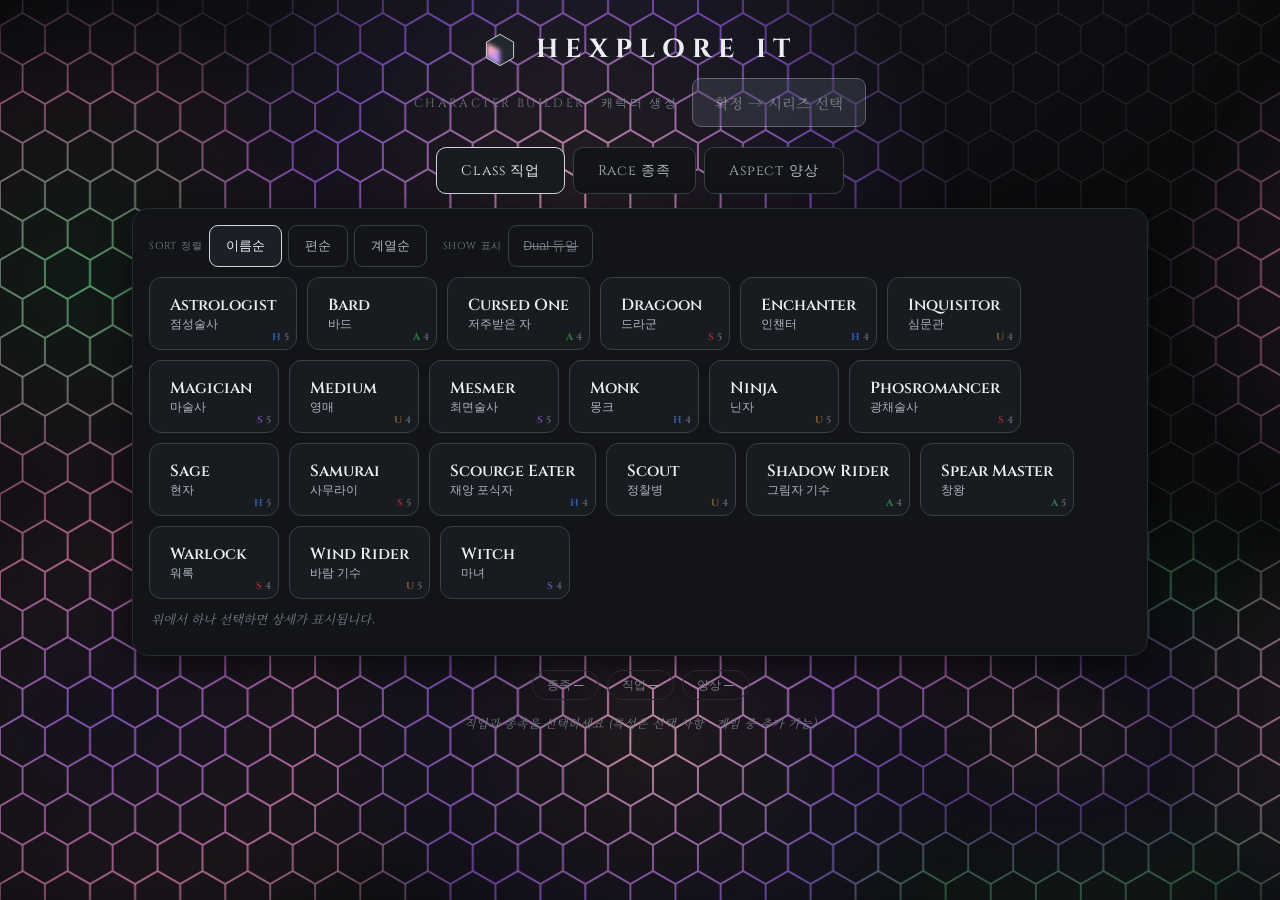
==== commit 94b32a4b: "파티 탭 · 빌더 요약이 세로로 갇히던 것 지난 커밋에서 패밀리어 선택 창을 넓히며 만든 .pick-grid 가 빌더가 이미 쓰던 같은 이름의 규칙을 덮어썼다. 빌더는 flex 로" ====
--- a/index.html
+++ b/index.html
@@ -7,11 +7,11 @@
 <link rel="preconnect" href="https://fonts.googleapis.com">
 <link rel="preconnect" href="https://fonts.gstatic.com" crossorigin>
 <link href="https://fonts.googleapis.com/css2?family=Cinzel:wght@500;600;700&family=Noto+Serif+KR:wght@400;500;600&family=Noto+Sans+KR:wght@400;500;700&display=swap" rel="stylesheet">
-<link rel="stylesheet" href="style.css?v=20260904102525">
+<link rel="stylesheet" href="style.css?v=20260904113942">
 </head>
 <body>
 <div id="app"></div>
-<script src="data/data.js?v=20260904102525"></script>
-<script src="engine/app.js?v=20260904102525"></script>
+<script src="data/data.js?v=20260904113942"></script>
+<script src="engine/app.js?v=20260904113942"></script>
 </body>
 </html>
--- a/style.css
+++ b/style.css
@@ -474,12 +474,58 @@
 .load-row{display:flex;gap:8px;align-items:center}
 .btn.slot{flex:1;text-align:left}
 /* 고르는 목록(패밀리어 등) — 칸을 고르게 깔고 이름을 영/한 두 줄로 나눠 읽기 쉽게 */
-.pick-grid{display:grid;grid-template-columns:repeat(auto-fill,minmax(186px,1fr));gap:8px}
+.modal-grid{display:grid;grid-template-columns:repeat(auto-fill,minmax(186px,1fr));gap:8px}
 .pick-slot{position:relative;text-align:left;padding:11px 36px 11px 14px;line-height:1.3}
 .pick-slot .en{display:block;font-size:14px}
 .pick-slot .ko{display:block;font-size:12px;color:var(--ink-dim);margin-top:2px}
 .pick-slot .tail{position:absolute;right:10px;top:50%;transform:translateY(-50%);
   font-family:"Cinzel";font-size:11px;font-weight:600;color:var(--ink-faint);opacity:.85}
+
+/* ---------- party ---------- */
+/* 그룹이 함께 쓰는 기록 — 판이 아니라 파티 단위 값들 */
+.p-intro{font-size:12px;color:var(--ink-faint);margin:-6px 0 14px}
+.p-block{border-top:1px solid var(--edge);padding:14px 0 16px}
+.p-block:first-of-type{border-top:0;padding-top:2px}
+.p-head{display:flex;align-items:center;gap:10px;margin-bottom:10px}
+.p-title{font-family:"Cinzel";font-weight:600;font-size:15px}
+.p-title .ko{font-family:"Noto Serif KR";font-size:12px;color:var(--ink-dim);font-weight:400;margin-left:6px}
+.p-note{font-size:12px;color:var(--ink-faint);line-height:1.55;margin-top:10px}
+.p-row{display:flex;align-items:center;gap:10px;flex-wrap:wrap}
+.p-big{font-family:"Cinzel";font-size:30px;font-weight:700;color:var(--accent);min-width:52px}
+.p-step{display:inline-flex;align-items:center;gap:6px}
+.p-step b{font-family:"Cinzel";font-size:15px;color:var(--ink);min-width:18px;text-align:center}
+.p-step button,.p-jump{min-width:34px;height:34px;padding:0 8px;border-radius:8px;
+  border:1px solid var(--edge-bright);background:var(--panel-2);color:var(--ink);cursor:pointer;
+  font-family:"Cinzel";font-size:13px}
+.p-step button:hover,.p-jump:hover{border-color:var(--accent);color:var(--accent)}
+.p-reads{display:flex;flex-wrap:wrap;gap:7px;margin-top:12px}
+.p-read{display:inline-flex;align-items:baseline;gap:7px;padding:6px 11px;border-radius:9px;
+  border:1px solid var(--edge);background:var(--panel-2)}
+.p-read .l{font-size:11px;color:var(--ink-faint)}
+.p-read b{font-family:"Cinzel";font-size:14px;color:var(--ink)}
+.p-read.big{border-color:var(--accent)}
+.p-read.big b{color:var(--accent);font-size:16px}
+
+.p-mons{display:grid;grid-template-columns:repeat(auto-fill,minmax(290px,1fr));gap:10px}
+.p-mon{border:1px solid var(--edge);border-radius:12px;padding:11px 12px;background:var(--panel-2)}
+.p-mon-top{display:flex;align-items:center;gap:8px;justify-content:space-between;flex-wrap:wrap;margin-bottom:9px}
+.p-mon-name{font-family:"Cinzel";font-size:14px}
+.p-modes{display:inline-flex;gap:4px}
+.p-mode{font-size:11px;padding:5px 9px;min-height:30px;border-radius:999px;border:1px solid var(--edge-bright);
+  background:transparent;color:var(--ink-faint);cursor:pointer;font-family:"Noto Serif KR"}
+.p-mode.on{color:var(--ink);border-color:var(--accent);background:color-mix(in srgb,var(--accent-dim) 18%,transparent)}
+.p-mon-body{display:flex;flex-wrap:wrap;gap:8px 14px;align-items:center}
+.p-rune{display:inline-flex;align-items:center;gap:7px}
+.p-rune-l{font-size:11px;color:var(--rc,var(--ink-faint))}
+.p-sub{font-size:11px;color:var(--ink-faint)}
+.p-cuts{display:inline-flex;gap:4px}
+.p-cut{font-size:11px;padding:4px 8px;min-height:30px;border-radius:8px;border:1px solid var(--edge-bright);
+  background:transparent;color:var(--ink-faint);cursor:pointer;font-family:"Cinzel"}
+.p-cut.on{color:var(--g-attack);border-color:var(--g-attack);background:color-mix(in srgb,var(--c-attack) 20%,transparent)}
+.p-mon select{margin-top:0;background:var(--void);border:1px solid var(--edge);color:var(--ink);
+  border-radius:8px;padding:6px 8px;min-height:32px;font-family:"Noto Serif KR";font-size:12px}
+.p-mon-next{font-size:11.5px;color:var(--ink-faint);margin-top:9px;padding-top:8px;border-top:1px solid var(--edge)}
+@media(max-width:560px){.p-mons{grid-template-columns:1fr}}
 
 /* ---------- reference tab ---------- */
 /* 참조 구획이 상단 탭이던 시절엔 4편 기준 9개가 늘어서 모바일에서 대부분 숨었다.
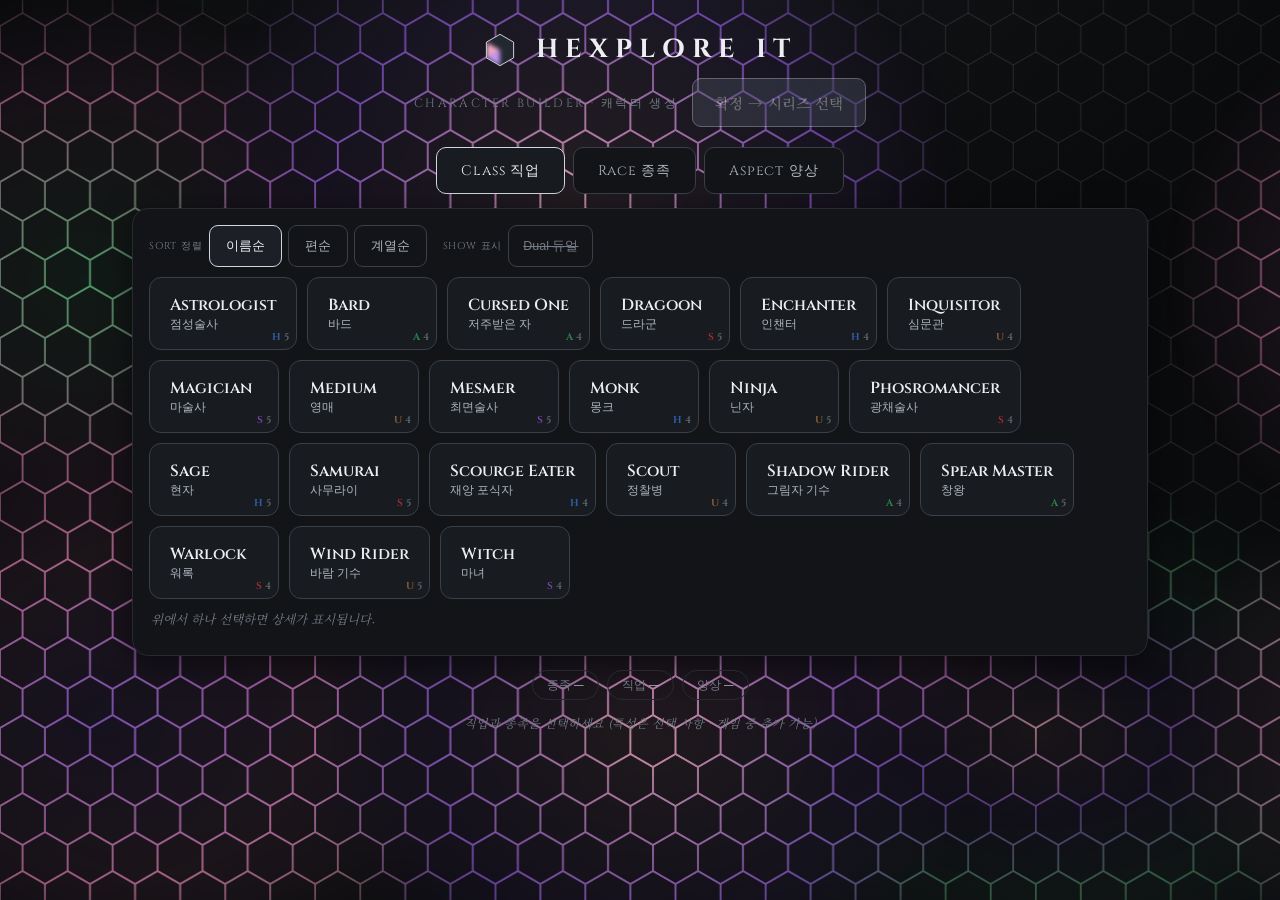
==== commit b63913b6: "턴 흐름 시트 · 4편 균열의 턴과 파티 앱이 맡을 범위를 정했다 — 게임 상태(낮·밤, 이동 방식, 컨디션, 빌런 행동표, 보스)는 실물 판이 들고, 앱은 규칙 참조와 캐릭터·파" ====
--- a/index.html
+++ b/index.html
@@ -7,11 +7,11 @@
 <link rel="preconnect" href="https://fonts.googleapis.com">
 <link rel="preconnect" href="https://fonts.gstatic.com" crossorigin>
 <link href="https://fonts.googleapis.com/css2?family=Cinzel:wght@500;600;700&family=Noto+Serif+KR:wght@400;500;600&family=Noto+Sans+KR:wght@400;500;700&display=swap" rel="stylesheet">
-<link rel="stylesheet" href="style.css?v=20260904113942">
+<link rel="stylesheet" href="style.css?v=20260904162252">
 </head>
 <body>
 <div id="app"></div>
-<script src="data/data.js?v=20260904113942"></script>
-<script src="engine/app.js?v=20260904113942"></script>
+<script src="data/data.js?v=20260904162252"></script>
+<script src="engine/app.js?v=20260904162252"></script>
 </body>
 </html>
--- a/style.css
+++ b/style.css
@@ -481,6 +481,42 @@
 .pick-slot .tail{position:absolute;right:10px;top:50%;transform:translateY(-50%);
   font-family:"Cinzel";font-size:11px;font-weight:600;color:var(--ink-faint);opacity:.85}
 
+/* ---------- turn flow sheet ---------- */
+/* 한 장으로 훑는 턴 순서. 게임 상태는 실물이 들고, 여기는 "다음이 뭐더라" 할 때만 본다. */
+.ts-note{font-size:12px;color:var(--ink-faint);margin:-6px 0 14px}
+.turnsheet{display:flex;flex-direction:column;gap:12px}
+.ts-phase{display:flex;gap:12px;align-items:flex-start;border:1px solid var(--edge);border-radius:13px;
+  padding:13px 14px;background:var(--panel-2)}
+.ts-n{flex:0 0 auto;width:30px;height:30px;border-radius:50%;display:flex;align-items:center;justify-content:center;
+  font-family:"Cinzel";font-size:15px;font-weight:700;color:var(--accent);
+  border:1px solid var(--accent);background:color-mix(in srgb,var(--accent-dim) 16%,transparent)}
+.ts-body{min-width:0;flex:1}
+.ts-title{font-family:"Cinzel";font-size:14.5px;font-weight:600;margin-bottom:8px;
+  display:flex;align-items:baseline;gap:9px;flex-wrap:wrap}
+.ts-title .reflink{font-family:"Noto Serif KR";font-size:11px}
+.ts-line{font-size:12.5px;color:var(--ink-dim);line-height:1.55;margin:6px 0}
+.ts-grid{display:grid;grid-template-columns:max-content 1fr;gap:6px 13px;align-items:start;margin:7px 0 2px}
+.ts-k{font-size:12.5px;font-weight:600;color:var(--ink);white-space:nowrap}
+.ts-v{font-size:12.5px;color:var(--ink-dim);line-height:1.55}
+.ts-roll{display:inline-block;margin-top:3px;font-size:11.5px;color:var(--ink-faint)}
+.ts-real,.ts-app{display:inline-block;font-family:"Cinzel";font-size:9.5px;letter-spacing:.05em;
+  padding:1px 7px;border-radius:10px;margin-left:5px;vertical-align:middle}
+.ts-real{color:var(--ink-faint);border:1px solid var(--edge-bright)}
+.ts-new,.ts-chg{display:inline-block;font-size:9.5px;letter-spacing:.04em;padding:1px 7px;border-radius:10px;
+  font-family:"Noto Serif KR";vertical-align:middle}
+.ts-new{color:var(--accent);border:1px solid var(--accent-dim)}
+.ts-chg{color:var(--g-attack);border:1px solid var(--g-attack);margin-right:4px}
+.p-on{font-size:11px;padding:5px 11px;min-height:30px;border-radius:999px;border:1px solid var(--edge-bright);
+  background:transparent;color:var(--ink-faint);cursor:pointer;font-family:"Noto Serif KR"}
+.p-on.on{color:var(--g-attack);border-color:var(--g-attack);background:color-mix(in srgb,var(--c-attack) 20%,transparent)}
+.p-mon.on{border-color:var(--g-attack)}
+.ts-app{color:var(--accent);border:1px solid var(--accent-dim)}
+@media(max-width:560px){
+  .ts-grid{grid-template-columns:1fr;gap:2px 0}
+  .ts-k{margin-top:8px}
+  .ts-phase{padding:11px 12px;gap:9px}
+}
+
 /* ---------- party ---------- */
 /* 그룹이 함께 쓰는 기록 — 판이 아니라 파티 단위 값들 */
 .p-intro{font-size:12px;color:var(--ink-faint);margin:-6px 0 14px}
@@ -525,6 +561,21 @@
 .p-mon select{margin-top:0;background:var(--void);border:1px solid var(--edge);color:var(--ink);
   border-radius:8px;padding:6px 8px;min-height:32px;font-family:"Noto Serif KR";font-size:12px}
 .p-mon-next{font-size:11.5px;color:var(--ink-faint);margin-top:9px;padding-top:8px;border-top:1px solid var(--edge)}
+.p-token{font-family:"Cinzel";font-size:11px;color:var(--ink-faint);letter-spacing:.06em}
+.p-rune.off .p-rune-l{opacity:.4}
+.p-step button[disabled]{opacity:.3;cursor:default}
+.p-step button[disabled]:hover{border-color:var(--edge-bright);color:var(--ink)}
+.p-cut[disabled]{opacity:.35;cursor:default}
+.p-mon-grace{margin-top:9px}
+.p-grace{display:inline-flex;align-items:baseline;gap:5px;font-family:"Cinzel";font-size:11.5px;
+  color:var(--ink-faint);padding:4px 10px;border-radius:999px;border:1px dashed var(--edge-bright)}
+.p-grace .ko{font-family:"Noto Serif KR";font-size:11px}
+.p-grace.on{color:var(--accent);border-style:solid;border-color:var(--accent);
+  background:color-mix(in srgb,var(--accent-dim) 16%,transparent);font-family:"Noto Serif KR";font-size:12px}
+.p-done{width:100%;margin-top:2px;padding:9px 12px;border-radius:9px;border:1px solid var(--accent);
+  background:color-mix(in srgb,var(--accent-dim) 18%,transparent);color:var(--ink);cursor:pointer;
+  font-family:"Noto Serif KR";font-size:12px}
+.p-done:hover{background:color-mix(in srgb,var(--accent-dim) 30%,transparent)}
 @media(max-width:560px){.p-mons{grid-template-columns:1fr}}
 
 /* ---------- reference tab ---------- */
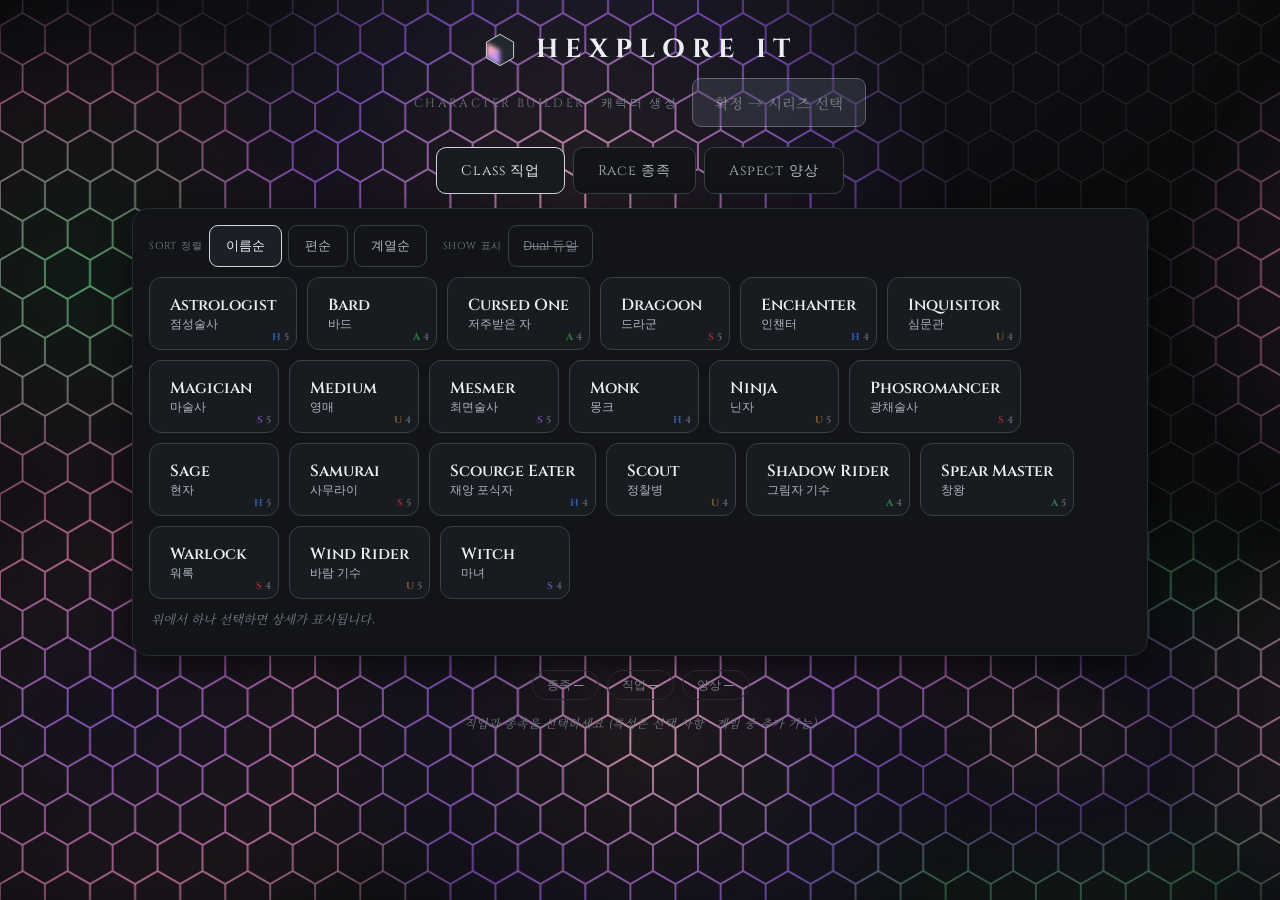
==== commit 6fbcf3cb: "5편 게임판 26장 · 공성 수치를 아이콘으로 5편 실물 판을 전부 옮겼다. 참조 구획이 12개가 되고 항목 100개, 끊어진 링크는 없다.  - 턴 흐름 시트 — 한 턴이 수확·" ====
--- a/index.html
+++ b/index.html
@@ -7,11 +7,11 @@
 <link rel="preconnect" href="https://fonts.googleapis.com">
 <link rel="preconnect" href="https://fonts.gstatic.com" crossorigin>
 <link href="https://fonts.googleapis.com/css2?family=Cinzel:wght@500;600;700&family=Noto+Serif+KR:wght@400;500;600&family=Noto+Sans+KR:wght@400;500;700&display=swap" rel="stylesheet">
-<link rel="stylesheet" href="style.css?v=20260904162252">
+<link rel="stylesheet" href="style.css?v=20260906152631">
 </head>
 <body>
 <div id="app"></div>
-<script src="data/data.js?v=20260904162252"></script>
-<script src="engine/app.js?v=20260904162252"></script>
+<script src="data/data.js?v=20260906152631"></script>
+<script src="engine/app.js?v=20260906152631"></script>
 </body>
 </html>
--- a/style.css
+++ b/style.css
@@ -300,6 +300,7 @@
 /* 상점 표 — 이름 아래에 한글과 비용, 설명 끝에 사용 유형 태그 */
 .it-sub{display:block;font-weight:400;font-size:11.5px;color:var(--ink-faint);margin-top:2px}
 .it-sub .g{color:var(--g-explore)}
+.it-sub .p{color:var(--ink)}
 .it-per{font-size:10px;letter-spacing:.03em;opacity:.75}
 .it-star{color:var(--accent);font-weight:700}
 .it-note{margin-top:10px;font-size:11.5px;color:var(--ink-faint)}
@@ -481,6 +482,15 @@
 .pick-slot .tail{position:absolute;right:10px;top:50%;transform:translateY(-50%);
   font-family:"Cinzel";font-size:11px;font-weight:600;color:var(--ink-faint);opacity:.85}
 
+/* 공성 수치 — 판이 아이콘으로 적어 둔 것들. 글자 크기·색을 따라가는 인라인 아이콘. */
+.sg{display:inline-flex;align-items:center;gap:4px;color:var(--g-defence);cursor:pointer;
+  border-bottom:1px dotted color-mix(in srgb,var(--g-defence) 55%,transparent);white-space:nowrap}
+.sg:hover{border-bottom-style:solid}
+.sg>svg{width:1.05em;height:1.05em;flex:0 0 auto;vertical-align:-.15em}
+.sg .ko{color:var(--ink-dim);font-size:.88em;margin-left:1px}
+.sg-big{display:inline-flex;width:26px;height:26px;color:var(--g-defence)}
+.sg-big>svg{width:100%;height:100%}
+
 /* ---------- turn flow sheet ---------- */
 /* 한 장으로 훑는 턴 순서. 게임 상태는 실물이 들고, 여기는 "다음이 뭐더라" 할 때만 본다. */
 .ts-note{font-size:12px;color:var(--ink-faint);margin:-6px 0 14px}
@@ -505,11 +515,21 @@
 .ts-new,.ts-chg{display:inline-block;font-size:9.5px;letter-spacing:.04em;padding:1px 7px;border-radius:10px;
   font-family:"Noto Serif KR";vertical-align:middle}
 .ts-new{color:var(--accent);border:1px solid var(--accent-dim)}
+.ts-h,.ts-s{display:inline-block;font-size:9.5px;letter-spacing:.04em;padding:1px 7px;border-radius:10px;
+  font-family:"Noto Serif KR";vertical-align:middle;margin-left:4px}
+.ts-h{color:var(--g-navigate);border:1px solid var(--g-navigate)}
+.ts-s{color:var(--g-defence);border:1px solid var(--g-defence)}
+.ts-phase.stage{background:color-mix(in srgb,var(--accent-dim) 8%,var(--panel-2))}
+.ts-phase.stage .ts-n{font-size:13px}
 .ts-chg{color:var(--g-attack);border:1px solid var(--g-attack);margin-right:4px}
 .p-on{font-size:11px;padding:5px 11px;min-height:30px;border-radius:999px;border:1px solid var(--edge-bright);
   background:transparent;color:var(--ink-faint);cursor:pointer;font-family:"Noto Serif KR"}
 .p-on.on{color:var(--g-attack);border-color:var(--g-attack);background:color-mix(in srgb,var(--c-attack) 20%,transparent)}
 .p-mon.on{border-color:var(--g-attack)}
+.p-tier{border:1px solid var(--edge);border-radius:11px;padding:9px 11px;margin-bottom:8px;background:var(--panel-2)}
+.p-tier-h{font-family:"Cinzel";font-size:10.5px;letter-spacing:.08em;text-transform:uppercase;
+  color:var(--ink-faint);margin-bottom:7px}
+.p-rune-l .ko{font-size:10.5px;color:var(--ink-faint);margin-left:3px}
 .ts-app{color:var(--accent);border:1px solid var(--accent-dim)}
 @media(max-width:560px){
   .ts-grid{grid-template-columns:1fr;gap:2px 0}
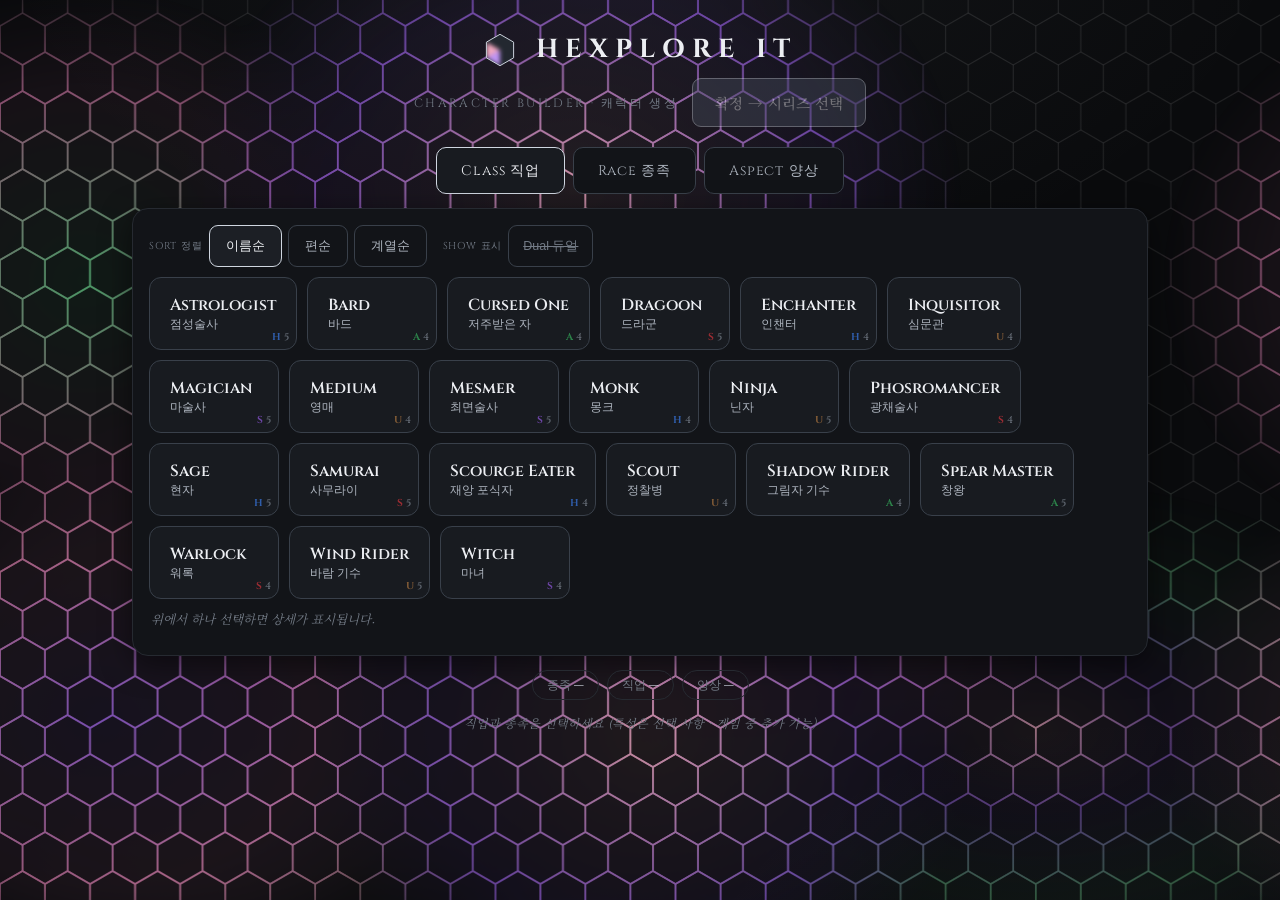
==== commit c5b6056b: "게임 아이콘을 판에서 그대로 뽑아 쓰다 공성 수치를 손으로 그린 SVG 로 흉내 내고 있었는데, 게임 가이드 44쪽에 "Game Icons" 페이지가 통째로 있었다. 거기서 32개" ====
--- a/index.html
+++ b/index.html
@@ -7,11 +7,11 @@
 <link rel="preconnect" href="https://fonts.googleapis.com">
 <link rel="preconnect" href="https://fonts.gstatic.com" crossorigin>
 <link href="https://fonts.googleapis.com/css2?family=Cinzel:wght@500;600;700&family=Noto+Serif+KR:wght@400;500;600&family=Noto+Sans+KR:wght@400;500;700&display=swap" rel="stylesheet">
-<link rel="stylesheet" href="style.css?v=20260906152631">
+<link rel="stylesheet" href="style.css?v=20260907082303">
 </head>
 <body>
 <div id="app"></div>
-<script src="data/data.js?v=20260906152631"></script>
-<script src="engine/app.js?v=20260906152631"></script>
+<script src="data/data.js?v=20260907082303"></script>
+<script src="engine/app.js?v=20260907082303"></script>
 </body>
 </html>
--- a/style.css
+++ b/style.css
@@ -482,14 +482,15 @@
 .pick-slot .tail{position:absolute;right:10px;top:50%;transform:translateY(-50%);
   font-family:"Cinzel";font-size:11px;font-weight:600;color:var(--ink-faint);opacity:.85}
 
-/* 공성 수치 — 판이 아이콘으로 적어 둔 것들. 글자 크기·색을 따라가는 인라인 아이콘. */
-.sg{display:inline-flex;align-items:center;gap:4px;color:var(--g-defence);cursor:pointer;
-  border-bottom:1px dotted color-mix(in srgb,var(--g-defence) 55%,transparent);white-space:nowrap}
-.sg:hover{border-bottom-style:solid}
-.sg>svg{width:1.05em;height:1.05em;flex:0 0 auto;vertical-align:-.15em}
-.sg .ko{color:var(--ink-dim);font-size:.88em;margin-left:1px}
-.sg-big{display:inline-flex;width:26px;height:26px;color:var(--g-defence)}
-.sg-big>svg{width:100%;height:100%}
+/* 게임 아이콘 — 게임 가이드 44쪽에서 뽑아 온 그림. 글자 옆에 그대로 얹는다. */
+.ic{display:inline-flex;align-items:center;gap:4px;white-space:nowrap}
+.ic>img{width:1.25em;height:1.25em;flex:0 0 auto;object-fit:contain;vertical-align:-.25em}
+.ic .ko{color:var(--ink-dim);font-size:.88em;margin-left:1px}
+.ic-x{color:var(--g-defence);cursor:pointer;
+  border-bottom:1px dotted color-mix(in srgb,var(--g-defence) 55%,transparent)}
+.ic-x:hover{border-bottom-style:solid}
+.ic-big{display:inline-flex;width:30px;height:30px}
+.ic-big>img{width:100%;height:100%;object-fit:contain}
 
 /* ---------- turn flow sheet ---------- */
 /* 한 장으로 훑는 턴 순서. 게임 상태는 실물이 들고, 여기는 "다음이 뭐더라" 할 때만 본다. */
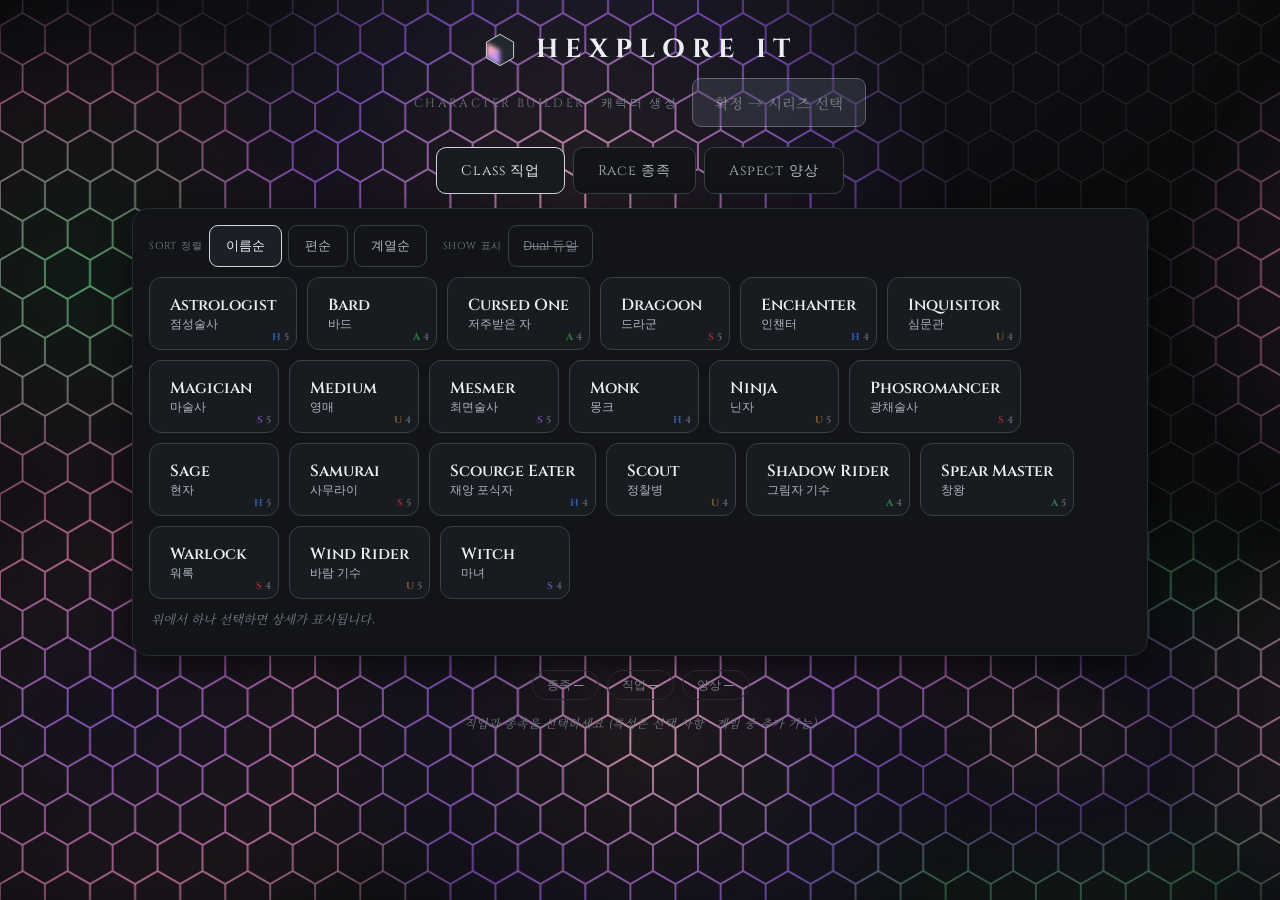
==== commit f1a4a6fe: "5편 확장 둘 — 카프라칸 · 이시단 판을 옮기다 지금까지 두 확장은 코어 참조표를 그대로 공유하고 있었다. 확장 판 사진 (카프라칸 8장 · 이시단 6장)에서 각 확장만의 것을 " ====
--- a/index.html
+++ b/index.html
@@ -7,11 +7,11 @@
 <link rel="preconnect" href="https://fonts.googleapis.com">
 <link rel="preconnect" href="https://fonts.gstatic.com" crossorigin>
 <link href="https://fonts.googleapis.com/css2?family=Cinzel:wght@500;600;700&family=Noto+Serif+KR:wght@400;500;600&family=Noto+Sans+KR:wght@400;500;700&display=swap" rel="stylesheet">
-<link rel="stylesheet" href="style.css?v=20260907082303">
+<link rel="stylesheet" href="style.css?v=20260907090737">
 </head>
 <body>
 <div id="app"></div>
-<script src="data/data.js?v=20260907082303"></script>
-<script src="engine/app.js?v=20260907082303"></script>
+<script src="data/data.js?v=20260907090737"></script>
+<script src="engine/app.js?v=20260907090737"></script>
 </body>
 </html>
